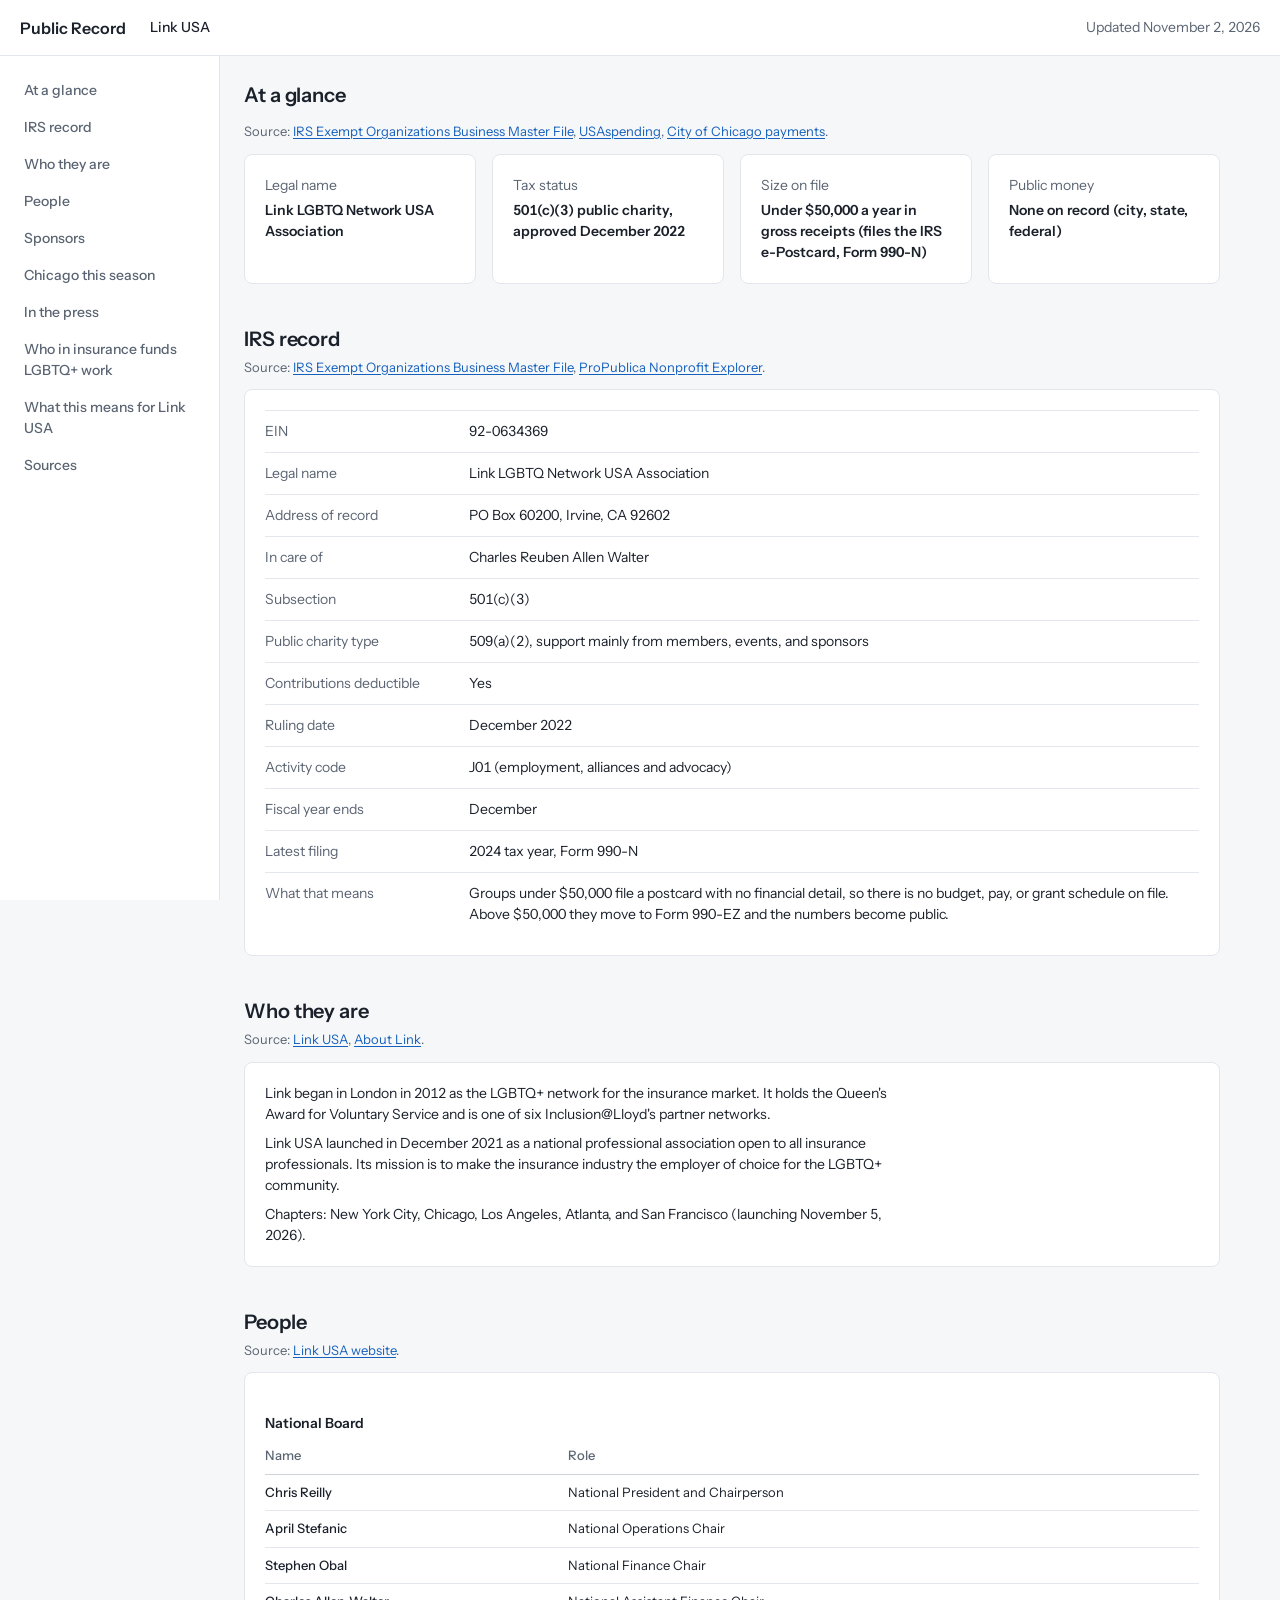
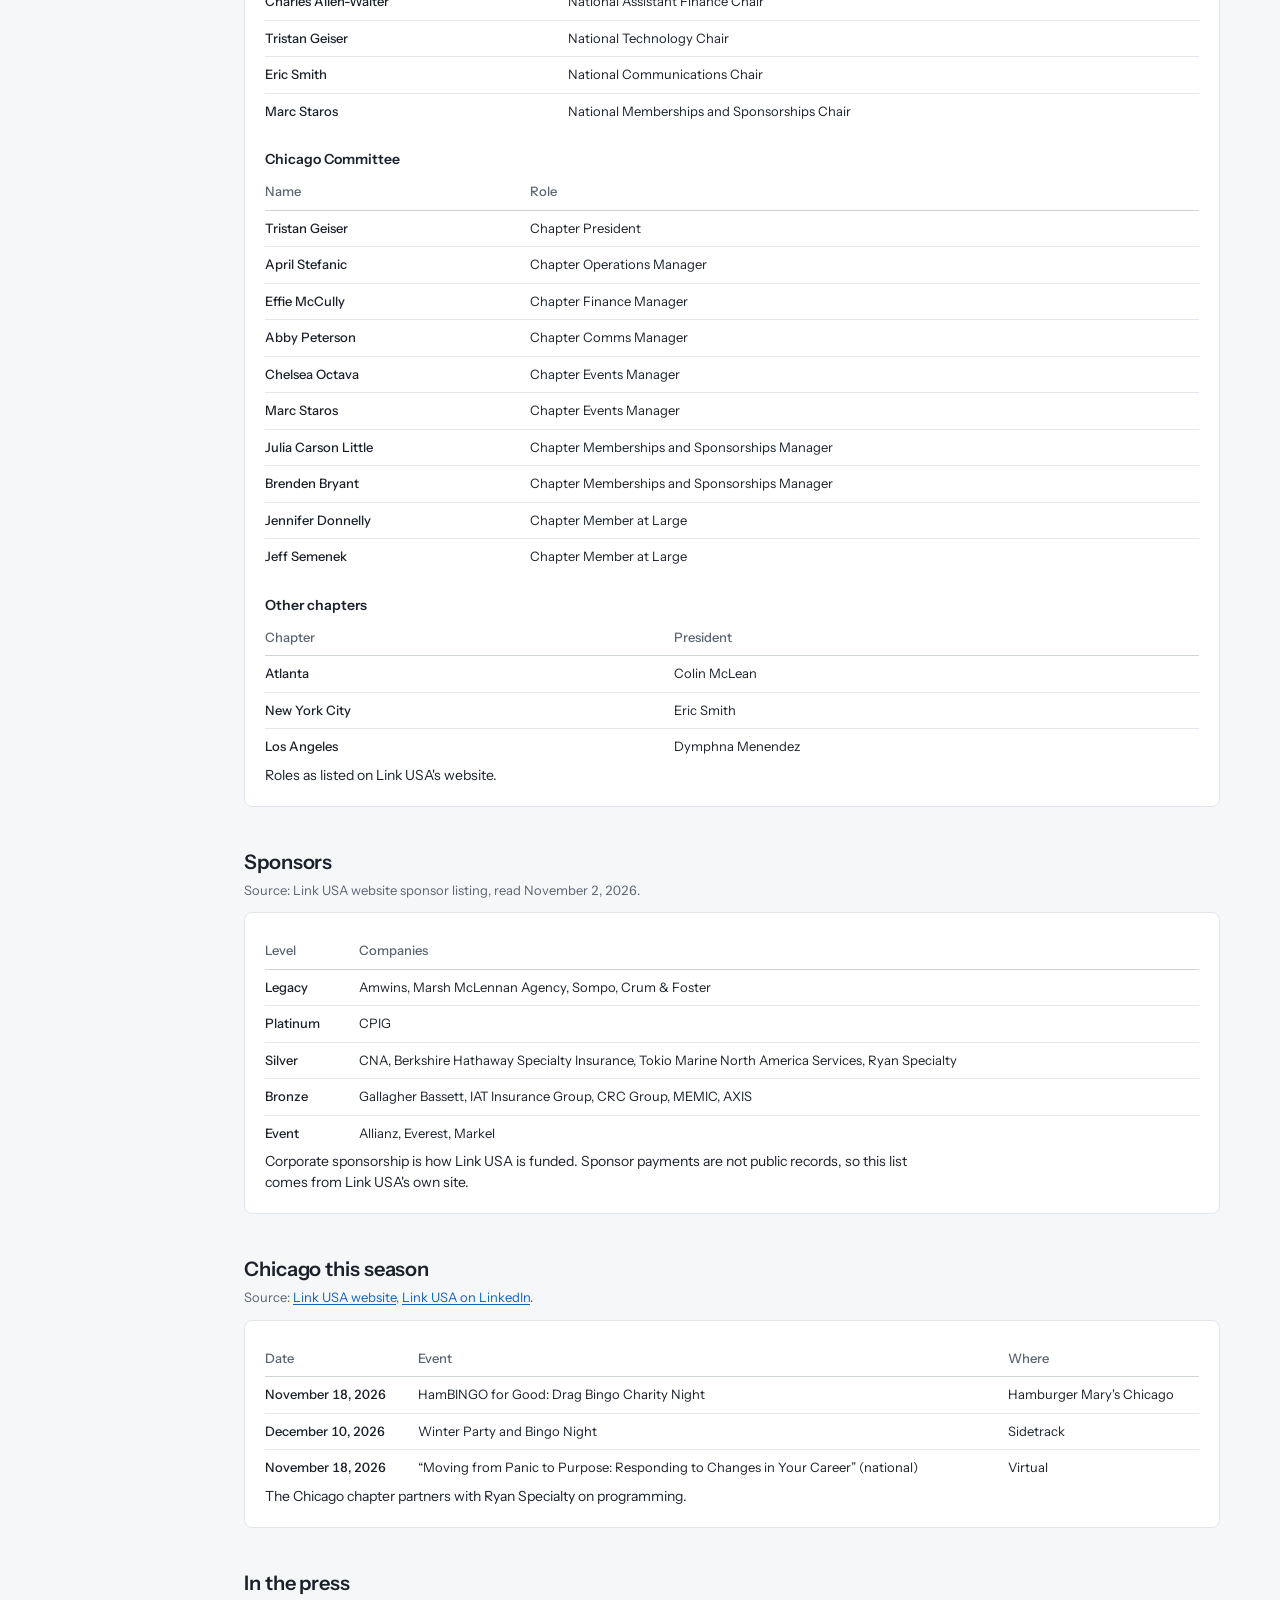
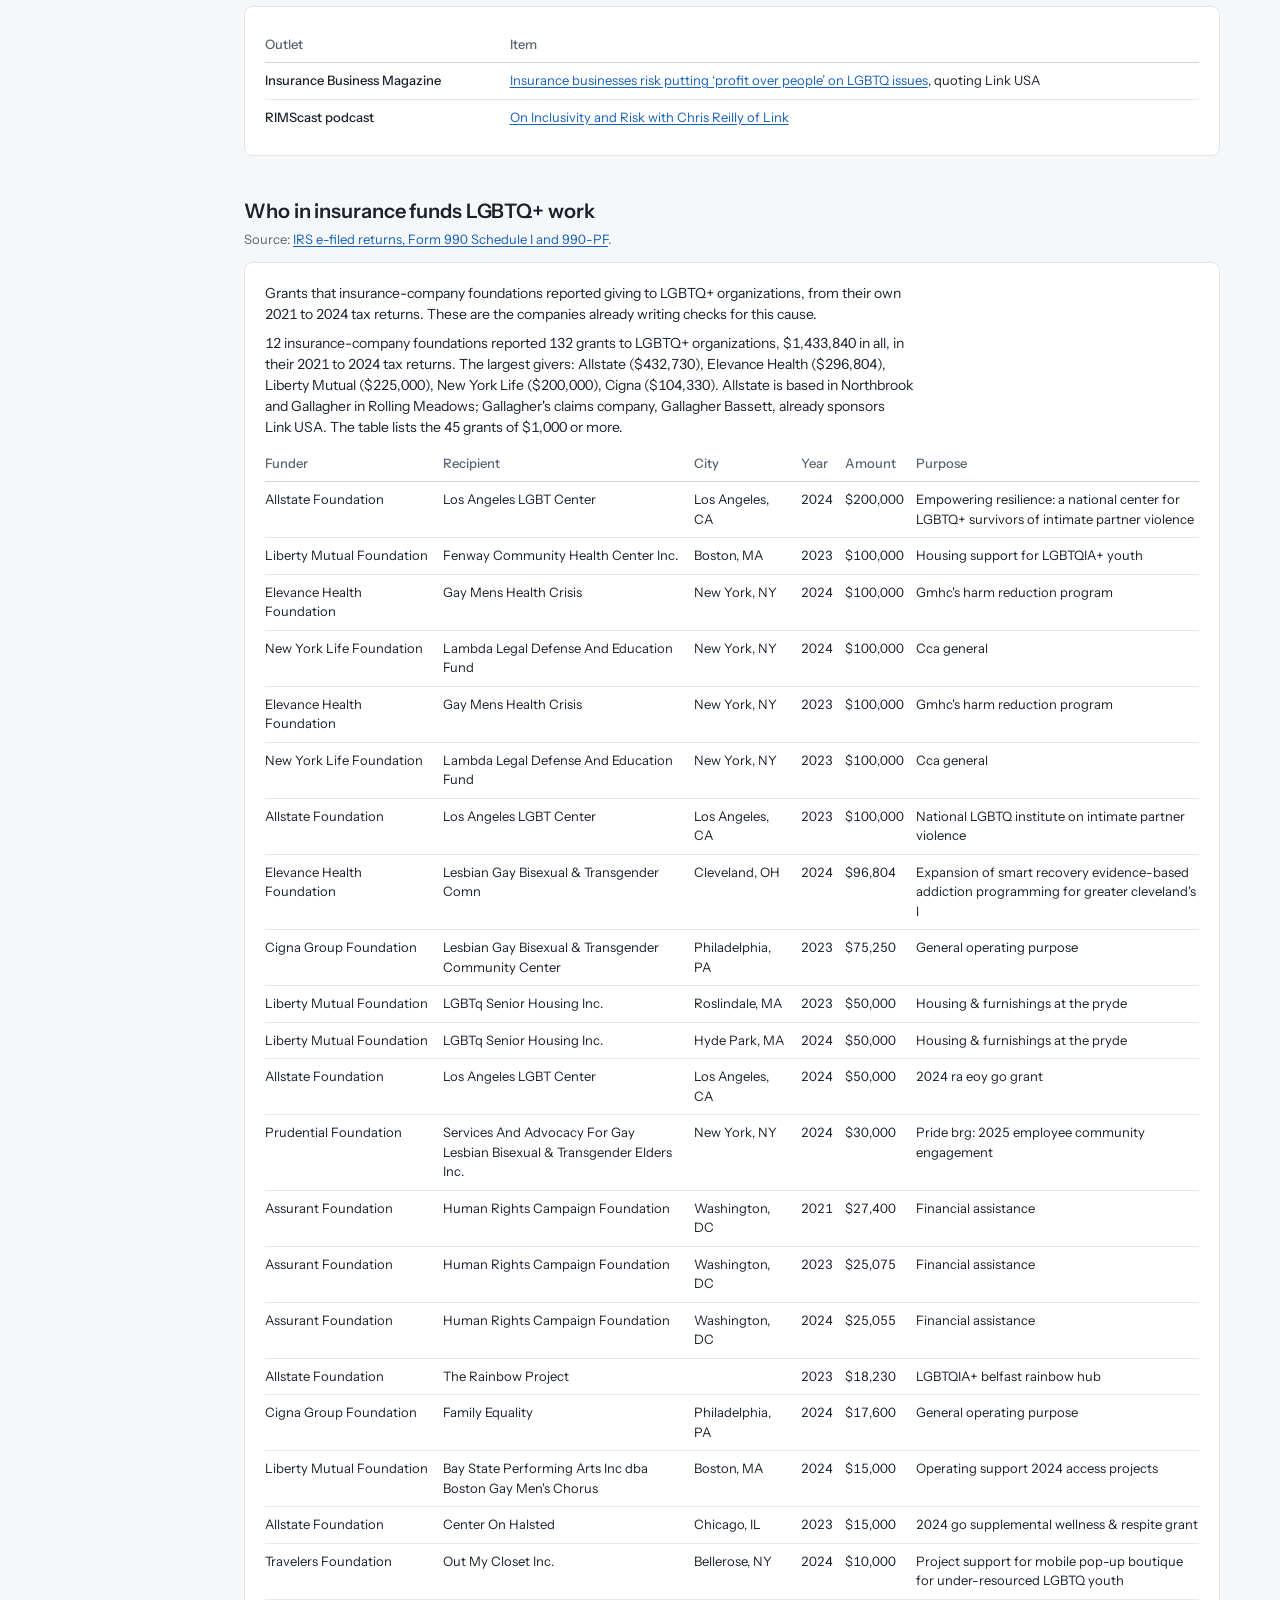
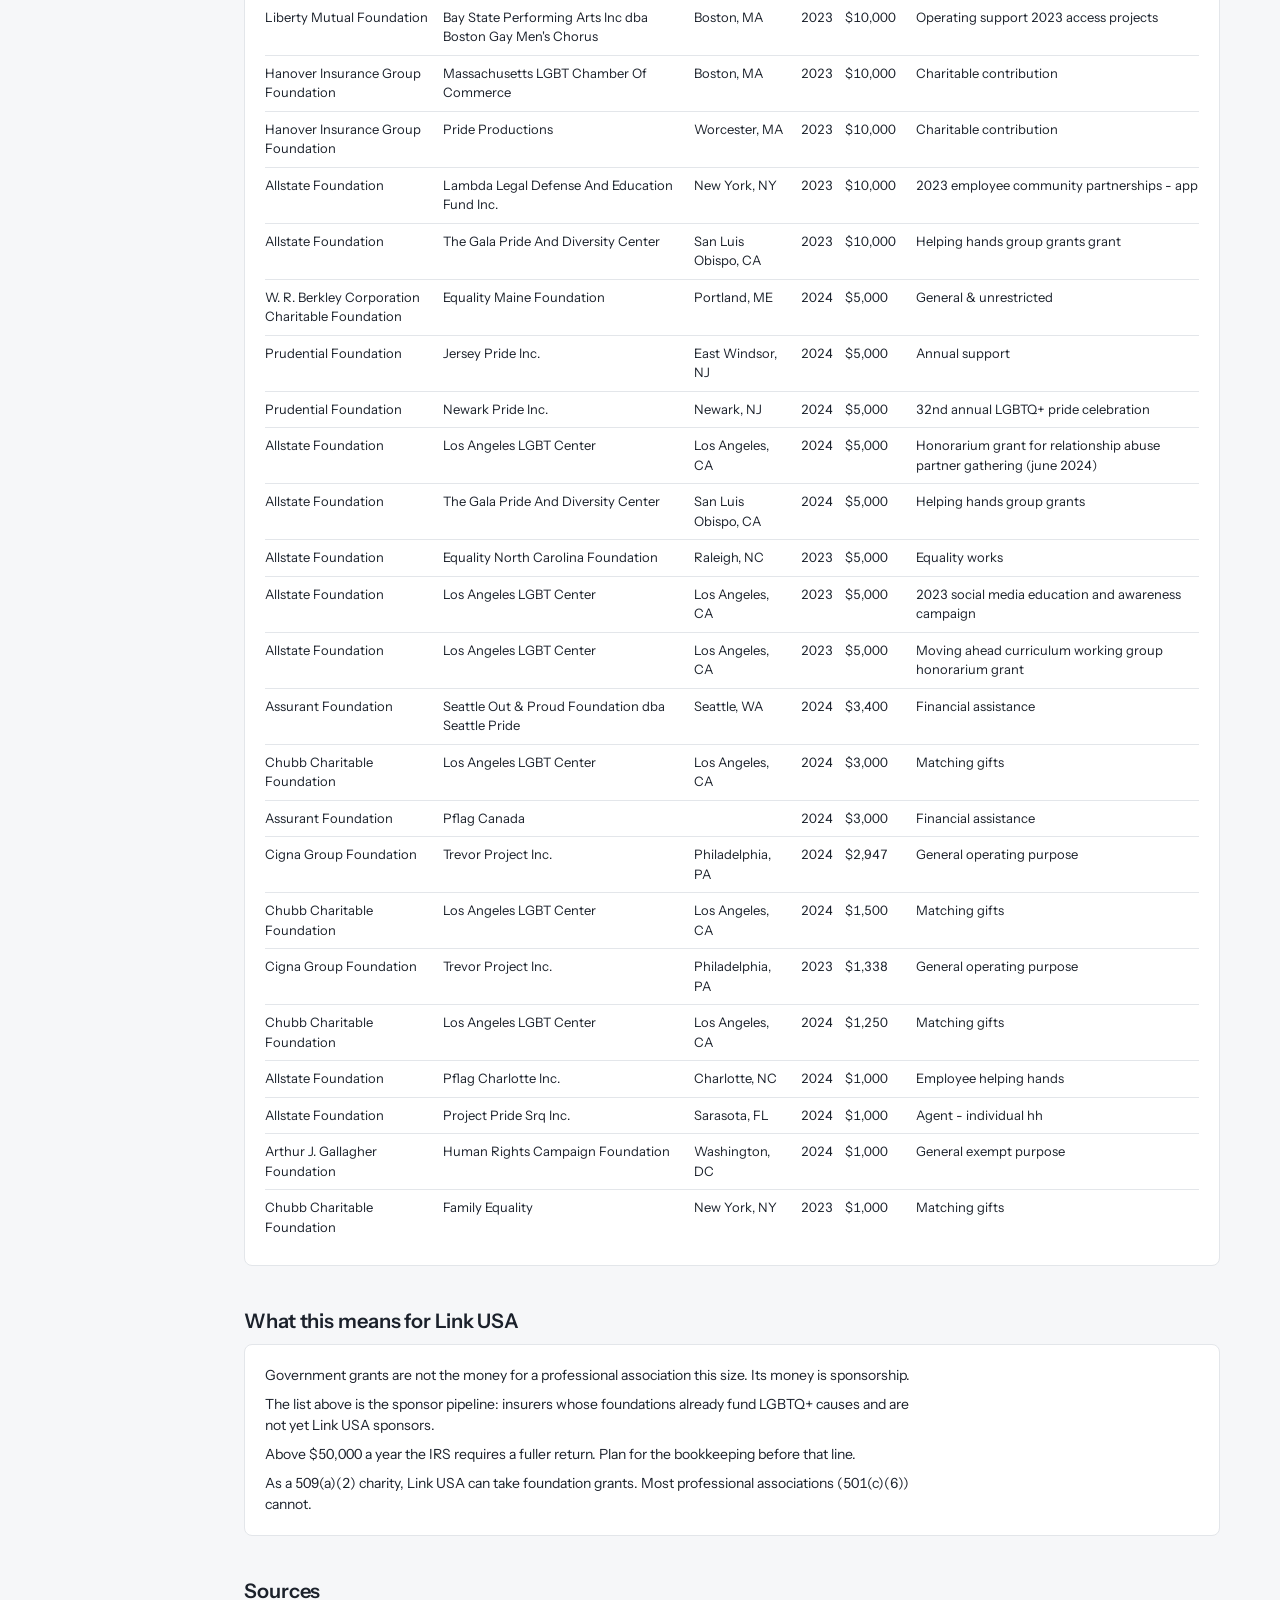
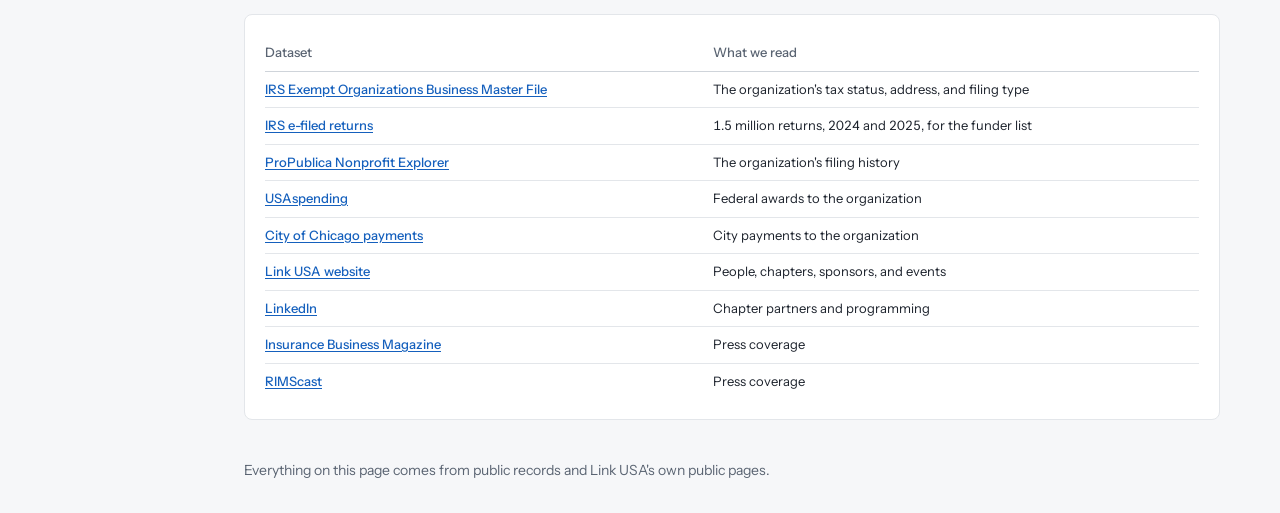
==== link-usa.html @ d768f360 "Add Link USA background page Co-Authored-By: Claude Opus 5.5 <noreply@anthropic.com>" ====
<!doctype html>
<html lang="en">
<head>
<meta charset="utf-8">
<meta name="viewport" content="width=device-width, initial-scale=1, viewport-fit=cover">
<meta name="robots" content="noindex, nofollow">
<title>Link USA background</title>
<link rel="preconnect" href="https://fonts.googleapis.com">
<link rel="preconnect" href="https://fonts.gstatic.com" crossorigin>
<link href="https://fonts.googleapis.com/css2?family=Instrument+Sans:wght@400;500;600&amp;display=swap" rel="stylesheet">
<link rel="stylesheet" href="portal.css">
<style>
html { overflow-x: hidden; }
.topbar { padding-left: max(20px, env(safe-area-inset-left)); padding-right: max(20px, env(safe-area-inset-right)); }
.page { display: grid; grid-template-columns: 220px minmax(0, 1fr); }
.toc { position: sticky; top: var(--topbar); align-self: start; height: calc(100vh - var(--topbar)); overflow-y: auto; padding: 16px 12px; background: var(--panel); border-right: 1px solid var(--border); }
.toc ol { list-style: none; margin: 0; padding: 0; }
.toc a { display: block; padding: 8px 12px; border-radius: 6px; color: var(--muted); text-decoration: none; font-weight: 500; }
.toc a:hover { background: var(--hover); color: var(--ink); }
.toc a[aria-current="true"] { background: #eceff3; color: var(--ink); font-weight: 600; }
main { max-width: 64rem; }
main > section { margin-bottom: 40px; }
.source { color: var(--muted); font-size: 13px; margin: -4px 0 12px; }
.glances { display: grid; grid-template-columns: repeat(4, minmax(0, 1fr)); gap: 16px; }
.glance { margin: 0; }
.glance .label { color: var(--muted); margin: 0 0 4px; }
.glance .value { font-weight: 600; margin: 0; }
.fields .field { grid-template-columns: 12rem minmax(0, 1fr); }
h3 { margin-top: 20px; }
.panel table { min-width: 0; }
.panel p:last-child { margin-bottom: 0; }
.prospects th, .prospects td { white-space: normal; }
@media (max-width: 819px) {
  .page { display: block; }
  .toc { position: static; height: auto; border-right: 0; border-bottom: 1px solid var(--border); padding: 12px 16px; }
  .toc ol { display: flex; flex-wrap: wrap; gap: 2px 8px; }
  .toc a { padding: 6px 10px; }
  main { padding: 16px max(16px, env(safe-area-inset-right)) calc(24px + env(safe-area-inset-bottom)) max(16px, env(safe-area-inset-left)); }
  .glances { grid-template-columns: 1fr; }
  .fields .field { grid-template-columns: 1fr; }
  .topbar { gap: 12px; }
  .topbar .updated { display: block; font-size: 13px; }
}
</style>
</head>
<body class="portal">
<a class="skip" href="#main">Skip to main content</a>
<header class="topbar">
  <a class="brand" href="index.html">Public Record</a>
  <p class="org">Link USA</p>
  <p class="updated">Updated November 2, 2026</p>
</header>

<div class="page">
  <nav class="toc" aria-label="Sections"><ol><li><a href="#glance">At a glance</a></li><li><a href="#irs">IRS record</a></li><li><a href="#who">Who they are</a></li><li><a href="#people">People</a></li><li><a href="#sponsors">Sponsors</a></li><li><a href="#chicago">Chicago this season</a></li><li><a href="#press">In the press</a></li><li><a href="#funders">Who in insurance funds LGBTQ+ work</a></li><li><a href="#means">What this means for Link USA</a></li><li><a href="#sources">Sources</a></li></ol></nav>
  <main id="main">
    <section id="glance" aria-labelledby="glance-h">
      <h1 id="glance-h">At a glance</h1>
      <p class="source">Source: <a href="https://www.irs.gov/charities-non-profits/exempt-organizations-business-master-file-extract-eo-bmf">IRS Exempt Organizations Business Master File</a>, <a href="https://www.usaspending.gov/search/">USAspending</a>, <a href="https://data.cityofchicago.org/Administration-Finance/Payments/s4vu-giwb">City of Chicago payments</a>.</p>
      <div class="glances"><div class="panel glance"><p class="label">Legal name</p><p class="value">Link LGBTQ Network USA Association</p></div><div class="panel glance"><p class="label">Tax status</p><p class="value">501(c)(3) public charity, approved December 2022</p></div><div class="panel glance"><p class="label">Size on file</p><p class="value">Under $50,000 a year in gross receipts (files the IRS e-Postcard, Form 990-N)</p></div><div class="panel glance"><p class="label">Public money</p><p class="value">None on record (city, state, federal)</p></div></div>
    </section>

    <section id="irs" aria-labelledby="irs-h">
      <h2 id="irs-h">IRS record</h2>
      <p class="source">Source: <a href="https://www.irs.gov/charities-non-profits/exempt-organizations-business-master-file-extract-eo-bmf">IRS Exempt Organizations Business Master File</a>, <a href="https://projects.propublica.org/nonprofits/organizations/920634369">ProPublica Nonprofit Explorer</a>.</p>
      <div class="panel"><dl class="fields"><div class="field"><dt>EIN</dt><dd>92-0634369</dd></div><div class="field"><dt>Legal name</dt><dd>Link LGBTQ Network USA Association</dd></div><div class="field"><dt>Address of record</dt><dd>PO Box 60200, Irvine, CA 92602</dd></div><div class="field"><dt>In care of</dt><dd>Charles Reuben Allen Walter</dd></div><div class="field"><dt>Subsection</dt><dd>501(c)(3)</dd></div><div class="field"><dt>Public charity type</dt><dd>509(a)(2), support mainly from members, events, and sponsors</dd></div><div class="field"><dt>Contributions deductible</dt><dd>Yes</dd></div><div class="field"><dt>Ruling date</dt><dd>December 2022</dd></div><div class="field"><dt>Activity code</dt><dd>J01 (employment, alliances and advocacy)</dd></div><div class="field"><dt>Fiscal year ends</dt><dd>December</dd></div><div class="field"><dt>Latest filing</dt><dd>2024 tax year, Form 990-N</dd></div><div class="field"><dt>What that means</dt><dd>Groups under $50,000 file a postcard with no financial detail, so there is no budget, pay, or grant schedule on file. Above $50,000 they move to Form 990-EZ and the numbers become public.</dd></div></dl></div>
    </section>

    <section id="who" aria-labelledby="who-h">
      <h2 id="who-h">Who they are</h2>
      <p class="source">Source: <a href="https://www.lgbtinsurancenetwork.com/link-usa/">Link USA</a>, <a href="https://www.lgbtinsurancenetwork.com/about-link/">About Link</a>.</p>
      <div class="panel">
        <p>Link began in London in 2012 as the LGBTQ+ network for the insurance market. It holds the Queen's Award for Voluntary Service and is one of six Inclusion@Lloyd's partner networks.</p>
        <p>Link USA launched in December 2021 as a national professional association open to all insurance professionals. Its mission is to make the insurance industry the employer of choice for the LGBTQ+ community.</p>
        <p>Chapters: New York City, Chicago, Los Angeles, Atlanta, and San Francisco (launching November 5, 2026).</p>
      </div>
    </section>

    <section id="people" aria-labelledby="people-h">
      <h2 id="people-h">People</h2>
      <p class="source">Source: <a href="https://www.lgbtinsurancenetwork.com/link-usa/">Link USA website</a>.</p>
      <div class="panel">
        <h3>National Board</h3>
        <div class="tablewrap"><table class=""><caption class="visually-hidden">National Board</caption><thead><tr><th scope="col">Name</th><th scope="col">Role</th></tr></thead><tbody><tr><th scope="row">Chris Reilly</th><td>National President and Chairperson</td></tr><tr><th scope="row">April Stefanic</th><td>National Operations Chair</td></tr><tr><th scope="row">Stephen Obal</th><td>National Finance Chair</td></tr><tr><th scope="row">Charles Allen-Walter</th><td>National Assistant Finance Chair</td></tr><tr><th scope="row">Tristan Geiser</th><td>National Technology Chair</td></tr><tr><th scope="row">Eric Smith</th><td>National Communications Chair</td></tr><tr><th scope="row">Marc Staros</th><td>National Memberships and Sponsorships Chair</td></tr></tbody></table></div>
        <h3>Chicago Committee</h3>
        <div class="tablewrap"><table class=""><caption class="visually-hidden">Chicago Committee</caption><thead><tr><th scope="col">Name</th><th scope="col">Role</th></tr></thead><tbody><tr><th scope="row">Tristan Geiser</th><td>Chapter President</td></tr><tr><th scope="row">April Stefanic</th><td>Chapter Operations Manager</td></tr><tr><th scope="row">Effie McCully</th><td>Chapter Finance Manager</td></tr><tr><th scope="row">Abby Peterson</th><td>Chapter Comms Manager</td></tr><tr><th scope="row">Chelsea Octava</th><td>Chapter Events Manager</td></tr><tr><th scope="row">Marc Staros</th><td>Chapter Events Manager</td></tr><tr><th scope="row">Julia Carson Little</th><td>Chapter Memberships and Sponsorships Manager</td></tr><tr><th scope="row">Brenden Bryant</th><td>Chapter Memberships and Sponsorships Manager</td></tr><tr><th scope="row">Jennifer Donnelly</th><td>Chapter Member at Large</td></tr><tr><th scope="row">Jeff Semenek</th><td>Chapter Member at Large</td></tr></tbody></table></div>
        <h3>Other chapters</h3>
        <div class="tablewrap"><table class=""><caption class="visually-hidden">Other chapters and their presidents</caption><thead><tr><th scope="col">Chapter</th><th scope="col">President</th></tr></thead><tbody><tr><th scope="row">Atlanta</th><td>Colin McLean</td></tr><tr><th scope="row">New York City</th><td>Eric Smith</td></tr><tr><th scope="row">Los Angeles</th><td>Dymphna Menendez</td></tr></tbody></table></div>
        <p>Roles as listed on Link USA's website.</p>
      </div>
    </section>

    <section id="sponsors" aria-labelledby="sponsors-h">
      <h2 id="sponsors-h">Sponsors</h2>
      <p class="source">Source: Link USA website sponsor listing, read November 2, 2026.</p>
      <div class="panel">
        <div class="tablewrap"><table class=""><caption class="visually-hidden">17 sponsors by level</caption><thead><tr><th scope="col">Level</th><th scope="col">Companies</th></tr></thead><tbody><tr><th scope="row">Legacy</th><td>Amwins, Marsh McLennan Agency, Sompo, Crum &amp; Foster</td></tr><tr><th scope="row">Platinum</th><td>CPIG</td></tr><tr><th scope="row">Silver</th><td>CNA, Berkshire Hathaway Specialty Insurance, Tokio Marine North America Services, Ryan Specialty</td></tr><tr><th scope="row">Bronze</th><td>Gallagher Bassett, IAT Insurance Group, CRC Group, MEMIC, AXIS</td></tr><tr><th scope="row">Event</th><td>Allianz, Everest, Markel</td></tr></tbody></table></div>
        <p>Corporate sponsorship is how Link USA is funded. Sponsor payments are not public records, so this list comes from Link USA's own site.</p>
      </div>
    </section>

    <section id="chicago" aria-labelledby="chicago-h">
      <h2 id="chicago-h">Chicago this season</h2>
      <p class="source">Source: <a href="https://www.lgbtinsurancenetwork.com/link-usa/">Link USA website</a>, <a href="https://www.linkedin.com/company/link-usa">Link USA on LinkedIn</a>.</p>
      <div class="panel">
        <div class="tablewrap"><table class=""><caption class="visually-hidden">Upcoming events</caption><thead><tr><th scope="col">Date</th><th scope="col">Event</th><th scope="col">Where</th></tr></thead><tbody><tr><th scope="row">November 18, 2026</th><td>HamBINGO for Good: Drag Bingo Charity Night</td><td>Hamburger Mary&#x27;s Chicago</td></tr><tr><th scope="row">December 10, 2026</th><td>Winter Party and Bingo Night</td><td>Sidetrack</td></tr><tr><th scope="row">November 18, 2026</th><td>“Moving from Panic to Purpose: Responding to Changes in Your Career” (national)</td><td>Virtual</td></tr></tbody></table></div>
        <p>The Chicago chapter partners with Ryan Specialty on programming.</p>
      </div>
    </section>

    <section id="press" aria-labelledby="press-h">
      <h2 id="press-h">In the press</h2>
      <div class="panel">
        <div class="tablewrap"><table class=""><caption class="visually-hidden">Press coverage</caption><thead><tr><th scope="col">Outlet</th><th scope="col">Item</th></tr></thead><tbody><tr><th scope="row">Insurance Business Magazine</th><td><a href="https://www.insurancebusinessmag.com/us/news/diversity-inclusion/insurance-businesses-risk-putting-profit-over-people-on-lgbtq-issues-409819.aspx">Insurance businesses risk putting ‘profit over people’ on LGBTQ issues</a>, quoting Link USA</td></tr><tr><th scope="row">RIMScast podcast</th><td><a href="https://rimscast.libsyn.com/on-inclusivity-and-risk-with-chris-reilly-of-link-the-lgbtq-insurance-network">On Inclusivity and Risk with Chris Reilly of Link</a></td></tr></tbody></table></div>
      </div>
    </section>

    <section id="funders" aria-labelledby="funders-h">
      <h2 id="funders-h">Who in insurance funds LGBTQ+ work</h2>
      <p class="source">Source: <a href="https://www.irs.gov/charities-non-profits/form-990-series-downloads">IRS e-filed returns, Form 990 Schedule I and 990-PF</a>.</p>
      <div class="panel">
        <p>Grants that insurance-company foundations reported giving to LGBTQ+ organizations, from their own 2021 to 2024 tax returns. These are the companies already writing checks for this cause.</p>
        <p id="prospects-summary">12 insurance-company foundations reported 132 grants to LGBTQ+ organizations, $1,433,840 in all, in their 2021 to 2024 tax returns. The largest givers: Allstate ($432,730), Elevance Health ($296,804), Liberty Mutual ($225,000), New York Life ($200,000), Cigna ($104,330). Allstate is based in Northbrook and Gallagher in Rolling Meadows; Gallagher&#x27;s claims company, Gallagher Bassett, already sponsors Link USA. The table lists the 45 grants of $1,000 or more.</p>
        <div class="tablewrap"><table class="prospects"><caption class="visually-hidden">Grants to LGBTQ+ organizations from insurance-company foundations</caption><thead><tr><th scope="col">Funder</th><th scope="col">Recipient</th><th scope="col">City</th><th scope="col">Year</th><th scope="col">Amount</th><th scope="col">Purpose</th></tr></thead><tbody id="prospects"><tr><td>Allstate Foundation</td><td>Los Angeles LGBT Center</td><td>Los Angeles, CA</td><td>2024</td><td class="num">$200,000</td><td>Empowering resilience: a national center for LGBTQ+ survivors of intimate partner violence</td></tr>
<tr><td>Liberty Mutual Foundation</td><td>Fenway Community Health Center Inc.</td><td>Boston, MA</td><td>2023</td><td class="num">$100,000</td><td>Housing support for LGBTQIA+ youth</td></tr>
<tr><td>Elevance Health Foundation</td><td>Gay Mens Health Crisis</td><td>New York, NY</td><td>2024</td><td class="num">$100,000</td><td>Gmhc&#x27;s harm reduction program</td></tr>
<tr><td>New York Life Foundation</td><td>Lambda Legal Defense And Education Fund</td><td>New York, NY</td><td>2024</td><td class="num">$100,000</td><td>Cca general</td></tr>
<tr><td>Elevance Health Foundation</td><td>Gay Mens Health Crisis</td><td>New York, NY</td><td>2023</td><td class="num">$100,000</td><td>Gmhc&#x27;s harm reduction program</td></tr>
<tr><td>New York Life Foundation</td><td>Lambda Legal Defense And Education Fund</td><td>New York, NY</td><td>2023</td><td class="num">$100,000</td><td>Cca general</td></tr>
<tr><td>Allstate Foundation</td><td>Los Angeles LGBT Center</td><td>Los Angeles, CA</td><td>2023</td><td class="num">$100,000</td><td>National LGBTQ institute on intimate partner violence</td></tr>
<tr><td>Elevance Health Foundation</td><td>Lesbian Gay Bisexual &amp; Transgender Comn</td><td>Cleveland, OH</td><td>2024</td><td class="num">$96,804</td><td>Expansion of smart recovery evidence-based addiction programming for greater cleveland&#x27;s l</td></tr>
<tr><td>Cigna Group Foundation</td><td>Lesbian Gay Bisexual &amp; Transgender Community Center</td><td>Philadelphia, PA</td><td>2023</td><td class="num">$75,250</td><td>General operating purpose</td></tr>
<tr><td>Liberty Mutual Foundation</td><td>LGBTq Senior Housing Inc.</td><td>Roslindale, MA</td><td>2023</td><td class="num">$50,000</td><td>Housing &amp; furnishings at the pryde</td></tr>
<tr><td>Liberty Mutual Foundation</td><td>LGBTq Senior Housing Inc.</td><td>Hyde Park, MA</td><td>2024</td><td class="num">$50,000</td><td>Housing &amp; furnishings at the pryde</td></tr>
<tr><td>Allstate Foundation</td><td>Los Angeles LGBT Center</td><td>Los Angeles, CA</td><td>2024</td><td class="num">$50,000</td><td>2024 ra eoy go grant</td></tr>
<tr><td>Prudential Foundation</td><td>Services And Advocacy For Gay Lesbian Bisexual &amp; Transgender Elders Inc.</td><td>New York, NY</td><td>2024</td><td class="num">$30,000</td><td>Pride brg: 2025 employee community engagement</td></tr>
<tr><td>Assurant Foundation</td><td>Human Rights Campaign Foundation</td><td>Washington, DC</td><td>2021</td><td class="num">$27,400</td><td>Financial assistance</td></tr>
<tr><td>Assurant Foundation</td><td>Human Rights Campaign Foundation</td><td>Washington, DC</td><td>2023</td><td class="num">$25,075</td><td>Financial assistance</td></tr>
<tr><td>Assurant Foundation</td><td>Human Rights Campaign Foundation</td><td>Washington, DC</td><td>2024</td><td class="num">$25,055</td><td>Financial assistance</td></tr>
<tr><td>Allstate Foundation</td><td>The Rainbow Project</td><td></td><td>2023</td><td class="num">$18,230</td><td>LGBTQIA+ belfast rainbow hub</td></tr>
<tr><td>Cigna Group Foundation</td><td>Family Equality</td><td>Philadelphia, PA</td><td>2024</td><td class="num">$17,600</td><td>General operating purpose</td></tr>
<tr><td>Liberty Mutual Foundation</td><td>Bay State Performing Arts Inc dba Boston Gay Men&#x27;s Chorus</td><td>Boston, MA</td><td>2024</td><td class="num">$15,000</td><td>Operating support 2024 access projects</td></tr>
<tr><td>Allstate Foundation</td><td>Center On Halsted</td><td>Chicago, IL</td><td>2023</td><td class="num">$15,000</td><td>2024 go supplemental wellness &amp; respite grant</td></tr>
<tr><td>Travelers Foundation</td><td>Out My Closet Inc.</td><td>Bellerose, NY</td><td>2024</td><td class="num">$10,000</td><td>Project support for mobile pop-up boutique for under-resourced LGBTQ youth</td></tr>
<tr><td>Liberty Mutual Foundation</td><td>Bay State Performing Arts Inc dba Boston Gay Men&#x27;s Chorus</td><td>Boston, MA</td><td>2023</td><td class="num">$10,000</td><td>Operating support 2023 access projects</td></tr>
<tr><td>Hanover Insurance Group Foundation</td><td>Massachusetts LGBT Chamber Of Commerce</td><td>Boston, MA</td><td>2023</td><td class="num">$10,000</td><td>Charitable contribution</td></tr>
<tr><td>Hanover Insurance Group Foundation</td><td>Pride Productions</td><td>Worcester, MA</td><td>2023</td><td class="num">$10,000</td><td>Charitable contribution</td></tr>
<tr><td>Allstate Foundation</td><td>Lambda Legal Defense And Education Fund Inc.</td><td>New York, NY</td><td>2023</td><td class="num">$10,000</td><td>2023 employee community partnerships - app</td></tr>
<tr><td>Allstate Foundation</td><td>The Gala Pride And Diversity Center</td><td>San Luis Obispo, CA</td><td>2023</td><td class="num">$10,000</td><td>Helping hands group grants grant</td></tr>
<tr><td>W. R. Berkley Corporation Charitable Foundation</td><td>Equality Maine Foundation</td><td>Portland, ME</td><td>2024</td><td class="num">$5,000</td><td>General &amp; unrestricted</td></tr>
<tr><td>Prudential Foundation</td><td>Jersey Pride Inc.</td><td>East Windsor, NJ</td><td>2024</td><td class="num">$5,000</td><td>Annual support</td></tr>
<tr><td>Prudential Foundation</td><td>Newark Pride Inc.</td><td>Newark, NJ</td><td>2024</td><td class="num">$5,000</td><td>32nd annual LGBTQ+ pride celebration</td></tr>
<tr><td>Allstate Foundation</td><td>Los Angeles LGBT Center</td><td>Los Angeles, CA</td><td>2024</td><td class="num">$5,000</td><td>Honorarium grant for relationship abuse partner gathering (june 2024)</td></tr>
<tr><td>Allstate Foundation</td><td>The Gala Pride And Diversity Center</td><td>San Luis Obispo, CA</td><td>2024</td><td class="num">$5,000</td><td>Helping hands group grants</td></tr>
<tr><td>Allstate Foundation</td><td>Equality North Carolina Foundation</td><td>Raleigh, NC</td><td>2023</td><td class="num">$5,000</td><td>Equality works</td></tr>
<tr><td>Allstate Foundation</td><td>Los Angeles LGBT Center</td><td>Los Angeles, CA</td><td>2023</td><td class="num">$5,000</td><td>2023 social media education and awareness campaign</td></tr>
<tr><td>Allstate Foundation</td><td>Los Angeles LGBT Center</td><td>Los Angeles, CA</td><td>2023</td><td class="num">$5,000</td><td>Moving ahead curriculum working group honorarium grant</td></tr>
<tr><td>Assurant Foundation</td><td>Seattle Out &amp; Proud Foundation dba Seattle Pride</td><td>Seattle, WA</td><td>2024</td><td class="num">$3,400</td><td>Financial assistance</td></tr>
<tr><td>Chubb Charitable Foundation</td><td>Los Angeles LGBT Center</td><td>Los Angeles, CA</td><td>2024</td><td class="num">$3,000</td><td>Matching gifts</td></tr>
<tr><td>Assurant Foundation</td><td>Pflag Canada</td><td></td><td>2024</td><td class="num">$3,000</td><td>Financial assistance</td></tr>
<tr><td>Cigna Group Foundation</td><td>Trevor Project Inc.</td><td>Philadelphia, PA</td><td>2024</td><td class="num">$2,947</td><td>General operating purpose</td></tr>
<tr><td>Chubb Charitable Foundation</td><td>Los Angeles LGBT Center</td><td>Los Angeles, CA</td><td>2024</td><td class="num">$1,500</td><td>Matching gifts</td></tr>
<tr><td>Cigna Group Foundation</td><td>Trevor Project Inc.</td><td>Philadelphia, PA</td><td>2023</td><td class="num">$1,338</td><td>General operating purpose</td></tr>
<tr><td>Chubb Charitable Foundation</td><td>Los Angeles LGBT Center</td><td>Los Angeles, CA</td><td>2024</td><td class="num">$1,250</td><td>Matching gifts</td></tr>
<tr><td>Allstate Foundation</td><td>Pflag Charlotte Inc.</td><td>Charlotte, NC</td><td>2024</td><td class="num">$1,000</td><td>Employee helping hands</td></tr>
<tr><td>Allstate Foundation</td><td>Project Pride Srq Inc.</td><td>Sarasota, FL</td><td>2024</td><td class="num">$1,000</td><td>Agent - individual hh</td></tr>
<tr><td>Arthur J. Gallagher Foundation</td><td>Human Rights Campaign Foundation</td><td>Washington, DC</td><td>2024</td><td class="num">$1,000</td><td>General exempt purpose</td></tr>
<tr><td>Chubb Charitable Foundation</td><td>Family Equality</td><td>New York, NY</td><td>2023</td><td class="num">$1,000</td><td>Matching gifts</td></tr></tbody></table></div>
      </div>
    </section>

    <section id="means" aria-labelledby="means-h">
      <h2 id="means-h">What this means for Link USA</h2>
      <div class="panel">
        <p>Government grants are not the money for a professional association this size. Its money is sponsorship.</p>
        <p>The list above is the sponsor pipeline: insurers whose foundations already fund LGBTQ+ causes and are not yet Link USA sponsors.</p>
        <p>Above $50,000 a year the IRS requires a fuller return. Plan for the bookkeeping before that line.</p>
        <p>As a 509(a)(2) charity, Link USA can take foundation grants. Most professional associations (501(c)(6)) cannot.</p>
      </div>
    </section>

    <section id="sources" aria-labelledby="sources-h">
      <h2 id="sources-h">Sources</h2>
      <div class="panel"><div class="tablewrap"><table class=""><caption class="visually-hidden">Sources used on this page</caption><thead><tr><th scope="col">Dataset</th><th scope="col">What we read</th></tr></thead><tbody><tr><th scope="row"><a href="https://www.irs.gov/charities-non-profits/exempt-organizations-business-master-file-extract-eo-bmf">IRS Exempt Organizations Business Master File</a></th><td>The organization&#x27;s tax status, address, and filing type</td></tr><tr><th scope="row"><a href="https://www.irs.gov/charities-non-profits/form-990-series-downloads">IRS e-filed returns</a></th><td>1.5 million returns, 2024 and 2025, for the funder list</td></tr><tr><th scope="row"><a href="https://projects.propublica.org/nonprofits/organizations/920634369">ProPublica Nonprofit Explorer</a></th><td>The organization&#x27;s filing history</td></tr><tr><th scope="row"><a href="https://www.usaspending.gov/search/">USAspending</a></th><td>Federal awards to the organization</td></tr><tr><th scope="row"><a href="https://data.cityofchicago.org/Administration-Finance/Payments/s4vu-giwb">City of Chicago payments</a></th><td>City payments to the organization</td></tr><tr><th scope="row"><a href="https://www.lgbtinsurancenetwork.com/link-usa/">Link USA website</a></th><td>People, chapters, sponsors, and events</td></tr><tr><th scope="row"><a href="https://www.linkedin.com/company/link-usa">LinkedIn</a></th><td>Chapter partners and programming</td></tr><tr><th scope="row"><a href="https://www.insurancebusinessmag.com/us/news/diversity-inclusion/insurance-businesses-risk-putting-profit-over-people-on-lgbtq-issues-409819.aspx">Insurance Business Magazine</a></th><td>Press coverage</td></tr><tr><th scope="row"><a href="https://rimscast.libsyn.com/on-inclusivity-and-risk-with-chris-reilly-of-link-the-lgbtq-insurance-network">RIMScast</a></th><td>Press coverage</td></tr></tbody></table></div></div>
    </section>

    <p class="muted">Everything on this page comes from public records and Link USA's own public pages.</p>
  </main>
</div>
</body>
</html>
---- portal.css ----
:root {
  --canvas: #f6f7f9;
  --panel: #ffffff;
  --border: #e3e6ea;
  --ink: #1b212b;
  --muted: #5a6472;
  --accent: #1560bd;
  --accent-dark: #0f4a92;
  --hover: #f1f4f8;
  --sans: "Instrument Sans", system-ui, -apple-system, "Segoe UI", sans-serif;
  --topbar: 56px;
}

* { box-sizing: border-box; }
html { scroll-padding-top: 4.5rem; }
body { margin: 0; background: var(--canvas); color: var(--ink); font: 14px/1.5 var(--sans); font-variant-numeric: tabular-nums; -webkit-text-size-adjust: 100%; }
p { margin: 0 0 .5rem; max-width: 72ch; }
a { color: var(--accent); text-underline-offset: .15em; }
a:hover { color: var(--accent-dark); }
:focus-visible { outline: 2px solid var(--accent); outline-offset: 2px; border-radius: 2px; }
[tabindex="-1"]:focus, [tabindex="-1"]:focus-visible { outline: none; }
[hidden] { display: none !important; }
.visually-hidden { position: absolute; width: 1px; height: 1px; overflow: hidden; clip: rect(0 0 0 0); white-space: nowrap; }
.skip { position: absolute; left: -999px; top: 0; background: var(--ink); color: #fff; padding: .6rem 1rem; z-index: 30; }
.skip:focus { left: 0; }
.muted { color: var(--muted); }

h1 { font-size: 20px; font-weight: 600; margin: 0 0 16px; letter-spacing: -.005em; }
h2 { font-size: 20px; font-weight: 600; margin: 0 0 8px; letter-spacing: -.005em; }
h3 { font-size: 14px; font-weight: 600; margin: 0 0 4px; }

.topbar { position: sticky; top: 0; z-index: 20; height: var(--topbar); display: flex; align-items: center; gap: 24px; padding: 0 20px; background: var(--panel); border-bottom: 1px solid var(--border); }
.topbar p { margin: 0; }
.brand { font-weight: 600; font-size: 16px; color: var(--ink); text-decoration: none; }
.brand:hover { color: var(--ink); }
.org { font-weight: 500; white-space: nowrap; overflow: hidden; text-overflow: ellipsis; }
.updated { margin-left: auto !important; color: var(--muted); }
.signout { white-space: nowrap; }

.sample-note { margin: 0; max-width: none !important; padding: 8px 20px; font-size: 13px; color: var(--muted); background: var(--panel); border-bottom: 1px solid var(--border); }
.sample-note button { font: inherit; color: var(--accent); background: none; border: 0; padding: 0; margin-left: 8px; text-decoration: underline; cursor: pointer; }

.app { display: grid; grid-template-columns: 220px minmax(0, 1fr); min-height: calc(100vh - var(--topbar)); }
.nav { position: sticky; top: var(--topbar); align-self: start; display: flex; flex-direction: column; gap: 2px; padding: 16px 12px; border-right: 1px solid var(--border); background: var(--panel); height: calc(100vh - var(--topbar)); }
.nav a { padding: 8px 12px; border-radius: 6px; color: var(--muted); text-decoration: none; font-weight: 500; }
.nav a:hover { background: var(--hover); color: var(--ink); }
.nav a[aria-current="page"] { background: #eceff3; color: var(--ink); font-weight: 600; }

main { padding: 24px; min-width: 0; }

.panel { background: var(--panel); border: 1px solid var(--border); border-radius: 8px; padding: 20px; margin-bottom: 16px; }
.panel > :last-child { margin-bottom: 0; }
.summary { display: grid; grid-template-columns: 7rem minmax(0, 1fr) auto; grid-template-areas: "title title title" "big line action"; gap: 4px 20px; align-items: center; }
.summary h2 { grid-area: title; margin-bottom: 4px; }
.summary .big { grid-area: big; }
.summary > p:nth-of-type(2) { grid-area: line; margin: 0; }
.summary > p:nth-of-type(3) { grid-area: action; margin: 0; }
.big { font-size: 28px; font-weight: 600; line-height: 1.1; margin: 0; letter-spacing: -.01em; }

.button { display: inline-block; background: var(--accent); color: #fff; font: 600 14px var(--sans); padding: 8px 16px; border: 1px solid var(--accent); border-radius: 6px; text-decoration: none; cursor: pointer; transition: background-color 150ms ease; }
.button:hover { background: var(--accent-dark); border-color: var(--accent-dark); color: #fff; }
.secondary { font: 500 14px var(--sans); background: var(--panel); color: var(--ink); border: 1px solid #cfd4da; border-radius: 6px; padding: 7px 14px; cursor: pointer; }
.secondary:hover { background: var(--hover); }

.tablewrap { overflow-x: auto; }
table { width: 100%; border-collapse: collapse; font-size: 13px; }
caption { text-align: left; color: var(--muted); padding: 0 0 8px; }
th, td { text-align: left; vertical-align: top; padding: 8px 12px 8px 0; border-bottom: 1px solid var(--border); }
thead th { color: var(--muted); font-weight: 500; border-bottom-color: #cfd4da; white-space: nowrap; }
tbody th { font-weight: 500; }
tbody tr:last-child > * { border-bottom: 0; }
tbody tr:hover > * { background: var(--hover); }
td.amount { white-space: nowrap; }

td:last-child, th:last-child { padding-right: 0; }

.chip { display: inline-block; font-size: 12px; font-weight: 500; padding: 1px 8px; border-radius: 4px; background: #eef0f3; color: var(--muted); }
.chip.open { background: #e6effa; color: var(--accent-dark); }

.tabs { display: flex; gap: 4px; margin-bottom: 12px; border-bottom: 1px solid var(--border); }
.tabs button { font: 500 14px var(--sans); color: var(--muted); background: none; border: 0; border-bottom: 2px solid transparent; padding: 8px 12px; margin-bottom: -1px; cursor: pointer; }
.tabs button:hover { color: var(--ink); background: var(--hover); }
.tabs button[aria-pressed="true"] { color: var(--ink); border-bottom-color: var(--ink); font-weight: 600; }
.grants tbody tr.grant { cursor: pointer; }
.grants tbody tr[aria-current="true"] > * { background: #eceff3; }
.grants tbody th { font-weight: 600; min-width: 14rem; }

.drawer { position: fixed; top: var(--topbar); right: 0; bottom: 0; width: 420px; max-width: 100%; z-index: 15; background: var(--panel); border-left: 1px solid var(--border); box-shadow: -8px 0 24px rgba(27, 33, 43, .08); display: flex; flex-direction: column; transform: translateX(100%); visibility: hidden; transition: transform 200ms ease, visibility 200ms; }
.drawer.open { transform: none; visibility: visible; }
.drawer-bar { padding: 12px 20px; border-bottom: 1px solid var(--border); }
.drawer-body { padding: 20px; overflow-y: auto; flex: 1; }
.on-phone { display: none; }
.drawer-body h2 { font-size: 18px; }
.fields { margin: 0; }
.field { display: grid; grid-template-columns: 6.5rem minmax(0, 1fr); gap: 12px; padding: 10px 0; border-top: 1px solid var(--border); }
.field dt { color: var(--muted); }
.field dd { margin: 0; }
.tight { margin: 0; padding-left: 1.1rem; }
.tight li { margin-bottom: 4px; }
.scroll { max-height: 12rem; overflow: auto; margin-top: 8px; border: 1px solid var(--border); border-radius: 6px; padding: 0 12px; }
.scroll table { font-size: 13px; }
.sub { margin-top: 16px; }
.drawer-action { margin-top: 16px; }

.crumb { margin-bottom: 8px; }
.doc h2 { margin-bottom: 4px; }
.docsec { padding: 12px 0; border-top: 1px solid var(--border); }
.docsec p { margin-bottom: 8px; }
.addfield { margin-top: 8px; }
.addfield label { display: block; font-weight: 500; margin-bottom: 4px; }
input[type="text"], textarea { width: 100%; font: inherit; padding: 8px 10px; border: 1px solid #cfd4da; border-radius: 6px; background: #fff; color: var(--ink); }
input[type="text"]:hover, textarea:hover { border-color: #aab2bc; }
textarea { resize: vertical; }
.reviewed { margin-top: 16px; color: var(--muted); }
.docbar { position: sticky; bottom: 0; display: flex; align-items: center; gap: 8px; padding: 12px 0; margin-top: 8px; background: var(--panel); border-top: 1px solid var(--border); }
.docbar span { margin-right: auto; font-weight: 500; }

.activity-top { display: flex; align-items: center; gap: 12px; margin-bottom: 8px; }
.timeline { list-style: none; margin: 0; padding: 0; }
.entry { padding: 10px 0; border-top: 1px solid var(--border); }
.entry p { margin: 0; }
.entry time { color: var(--muted); display: inline-block; width: 5rem; }
.entry-head { font-weight: 600; }
.entry-body { padding-left: 5rem; color: var(--ink); }
.entry.pending { visibility: hidden; }
.entry.arriving { animation: arrive 200ms ease-out; }
@keyframes arrive { from { opacity: 0; } to { opacity: 1; } }
.yesterday { border-top: 1px solid var(--border); padding-top: 10px; }
.yesterday summary { cursor: pointer; font-weight: 500; }
.yesterday p { margin: 6px 0 0; }

body { overflow-x: clip; }

@media (max-width: 819px) {
  .app { display: block; }
  /* The phone keeps the columns a person decides with; Size and the View link live in the row's detail. */
  .grants th:nth-child(5), .grants td:nth-child(5), .grants th:nth-child(6), .grants td:nth-child(6) { display: none; }
  .grants { width: 100%; }
  .drawer-body { overscroll-behavior: contain; -webkit-overflow-scrolling: touch; }
  .nav { position: fixed; top: auto; bottom: 0; left: 0; right: 0; z-index: 25; height: calc(56px + env(safe-area-inset-bottom, 0px)); flex-direction: row; justify-content: space-around; padding: 0 4px env(safe-area-inset-bottom, 0px); border-right: 0; border-top: 1px solid var(--border); }
  .nav a { flex: 1; text-align: center; padding: 16px 2px; font-size: 12px; border-radius: 0; }
  main { padding: 16px 16px calc(80px + env(safe-area-inset-bottom, 0px)); }
  .drawer { top: 0; width: 100%; border-left: 0; z-index: 40; }
  .on-wide { display: none; }
  .on-phone { display: inline; }
  .topbar { gap: 12px; padding: 0 16px; }
  .updated { display: none; }
  .org { margin-left: auto; }
  .summary { grid-template-columns: 1fr; grid-template-areas: "title" "big" "line" "action"; }
  .field { grid-template-columns: 1fr; gap: 2px; }
  .tabs { overflow-x: auto; }
  .tabs button { white-space: nowrap; }
  .docbar { bottom: calc(56px + env(safe-area-inset-bottom, 0px)); flex-wrap: wrap; }
}

@media (prefers-reduced-motion: reduce) {
  .drawer { transition: none; }
  .entry.arriving { animation: none; }
}

@media print {
  .topbar, .sample-note, .nav, .tabs, .skip, .drawer-bar, .docbar, .drawer-action, .crumb { display: none !important; }
  body { background: #fff; font-size: 11pt; }
  .app { display: block; }
  main { padding: 0; }
  .panel { border: 0; padding: 0; }
  .app[data-drawer="open"] .view { display: none; }
  .drawer { position: static; transform: none; visibility: visible; width: auto; box-shadow: none; border: 0; display: none; }
  .drawer.open { display: block; }
  .drawer-body { overflow: visible; padding: 0; }
  .scroll { max-height: none; overflow: visible; }
  tr { break-inside: avoid; }
}
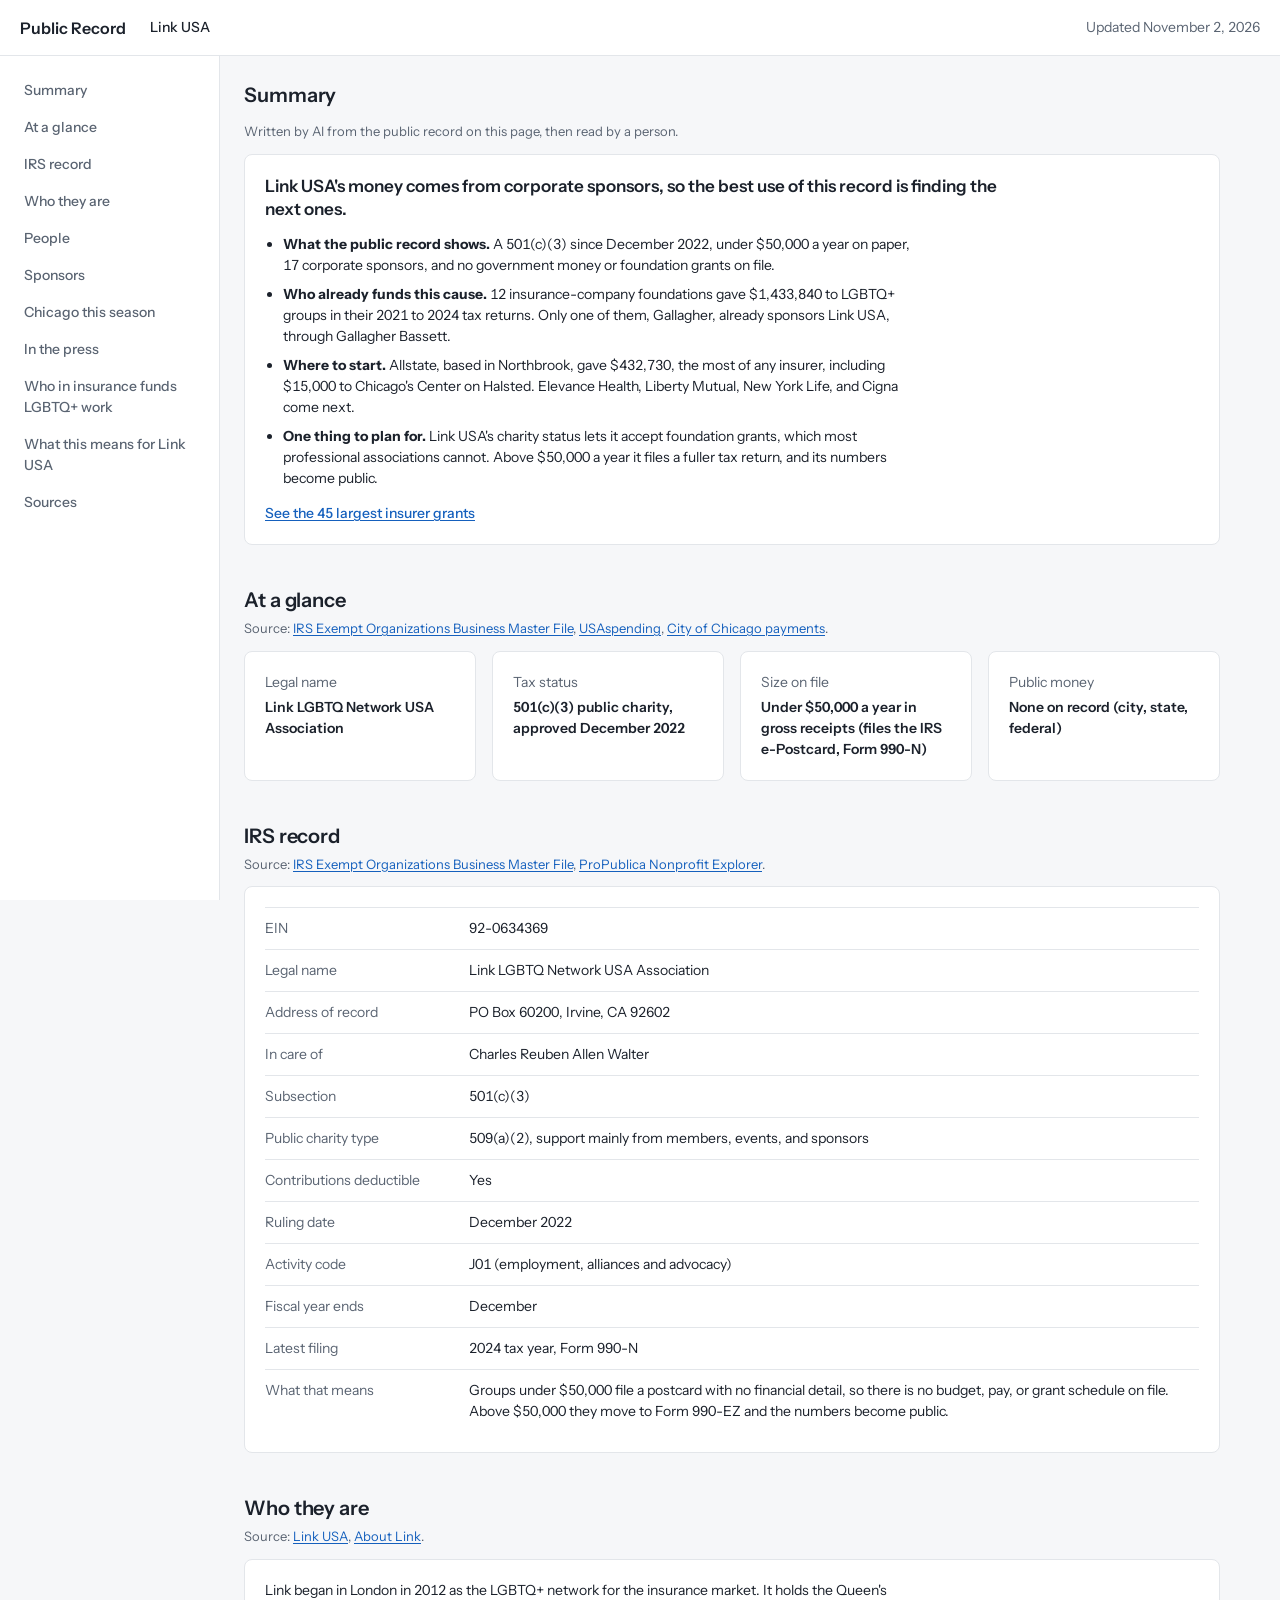
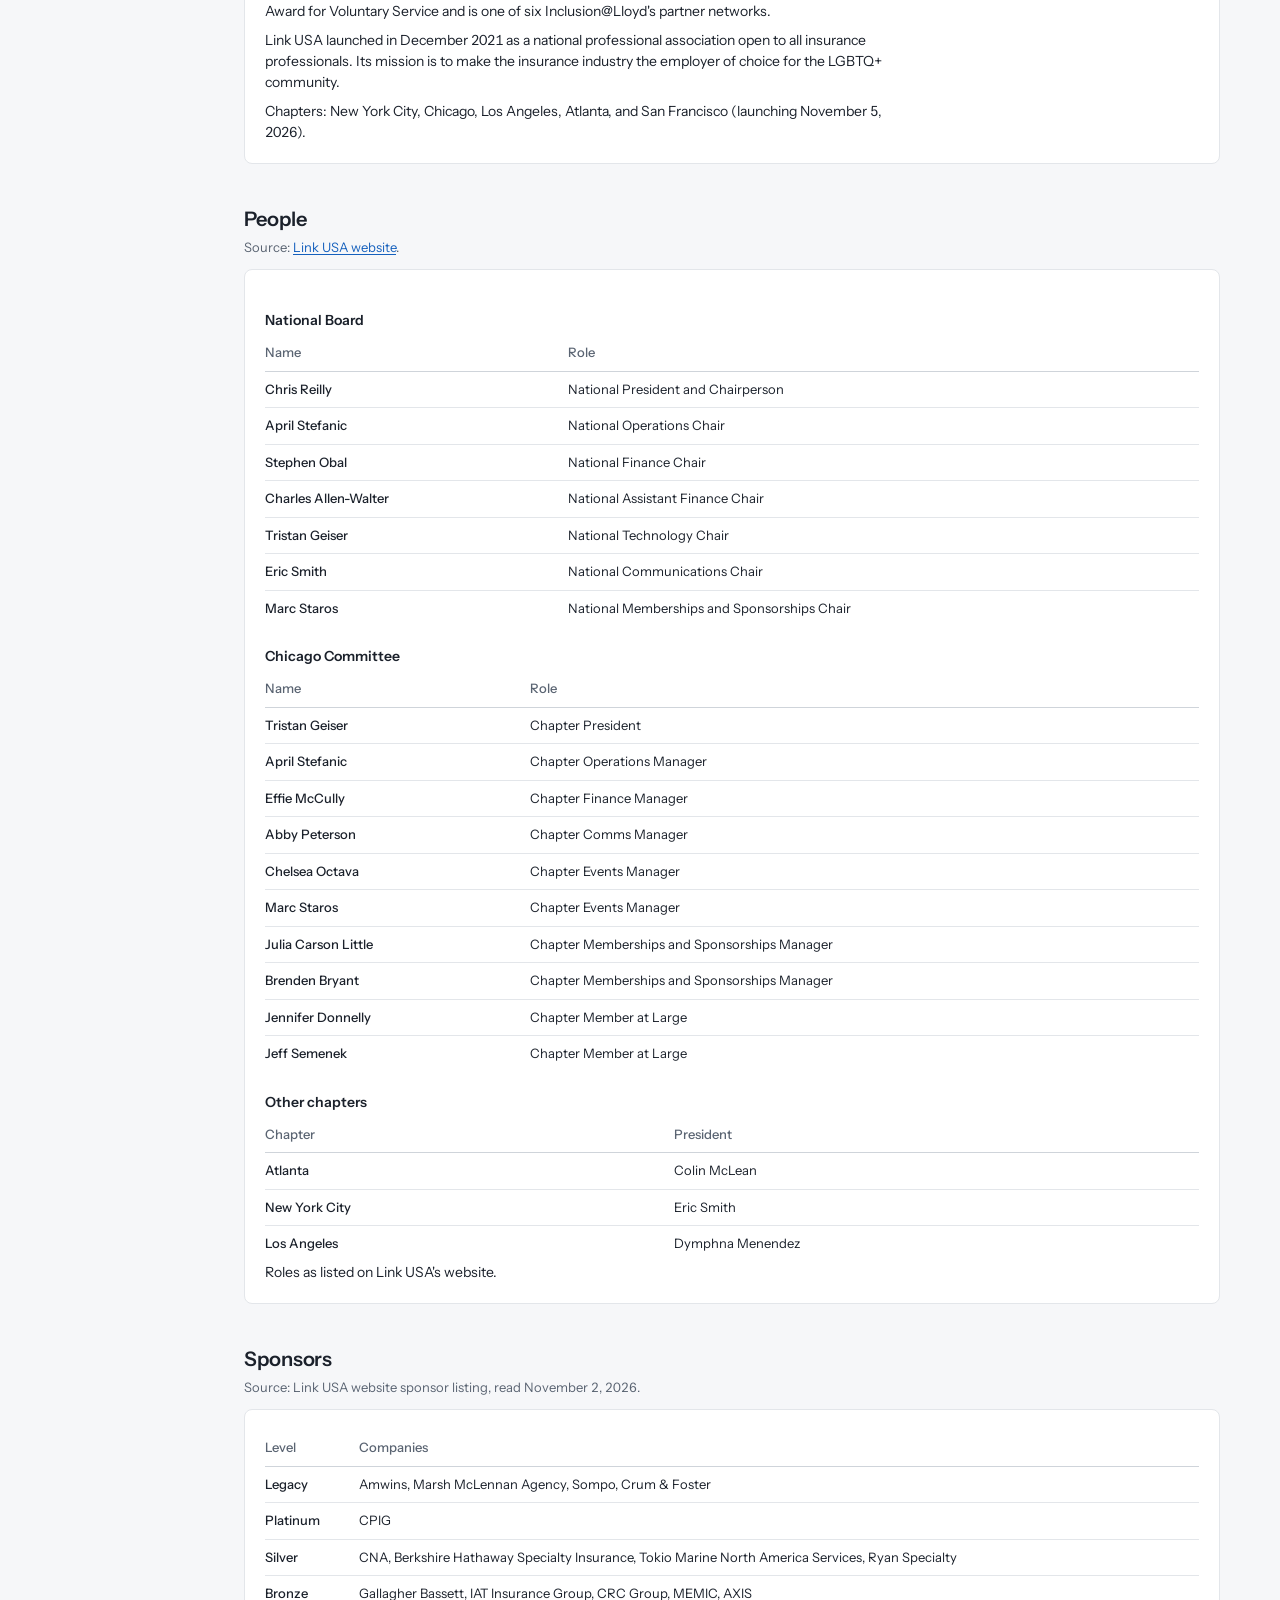
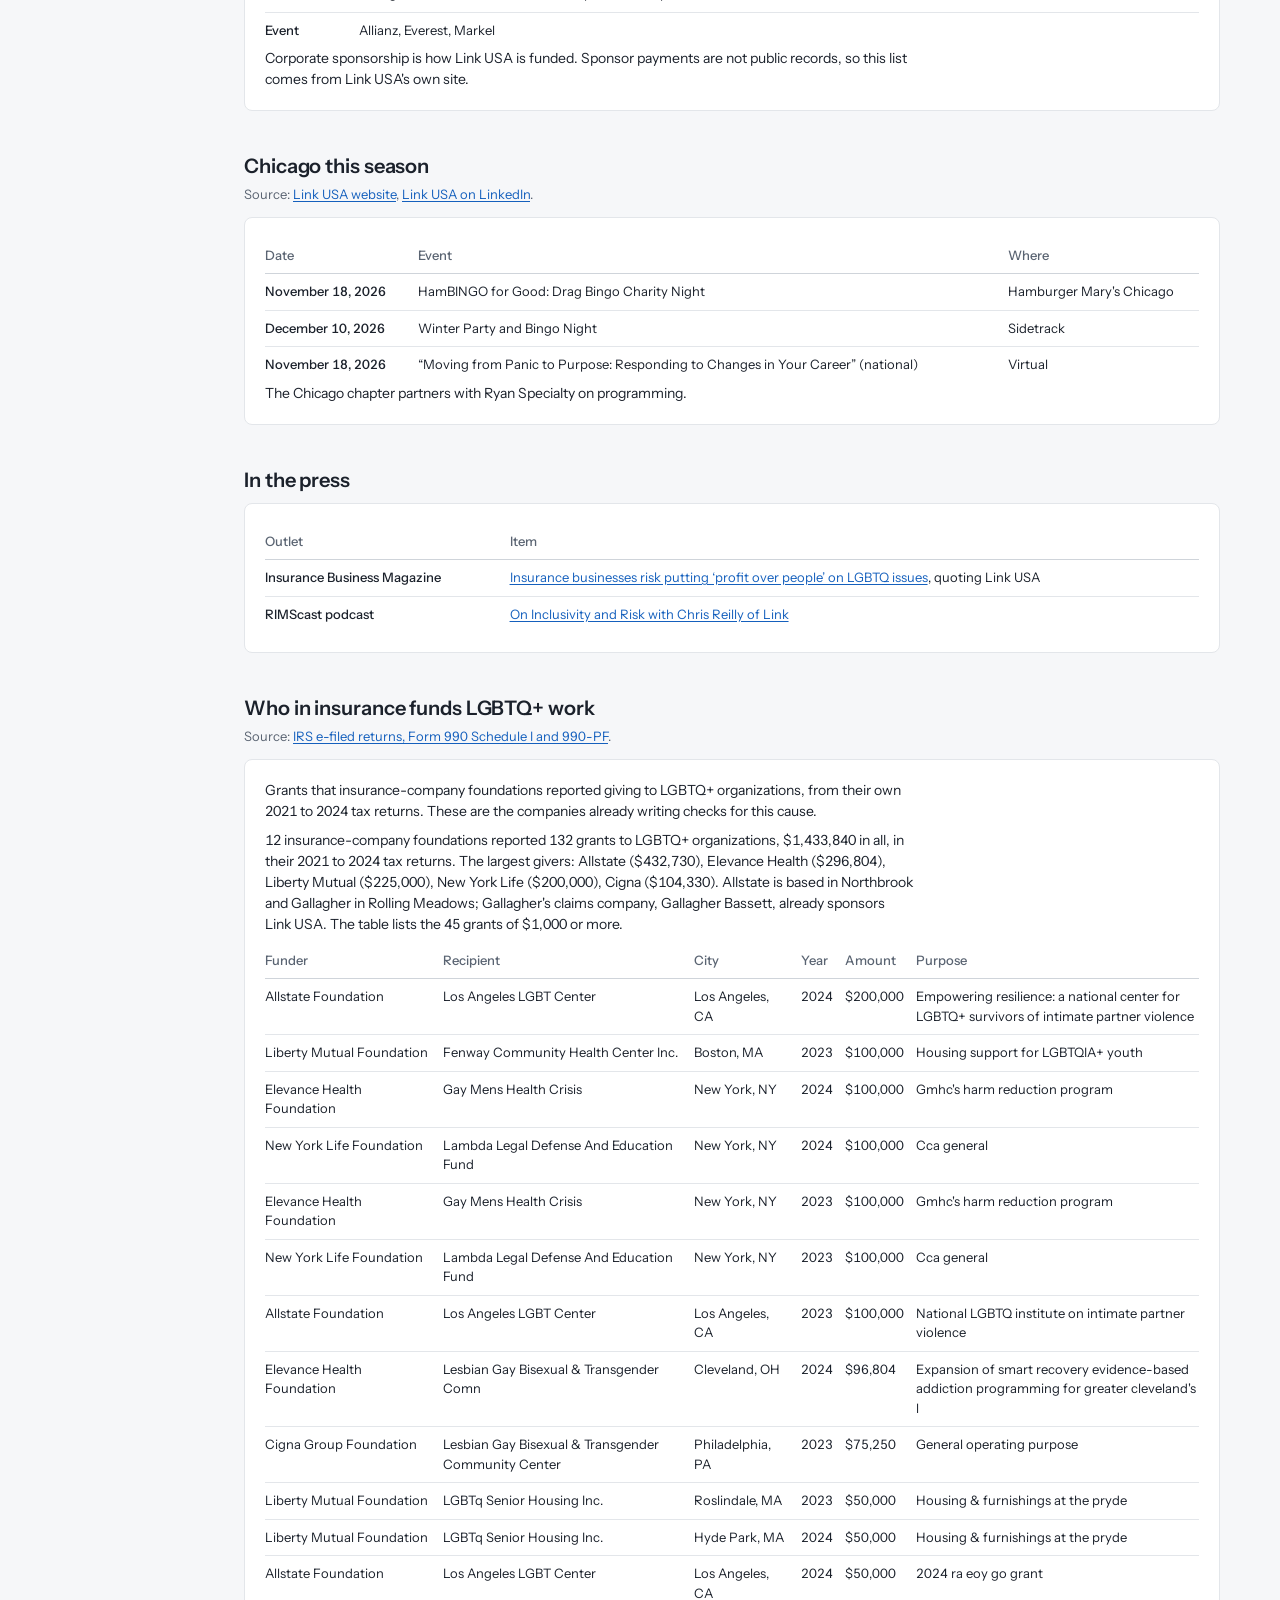
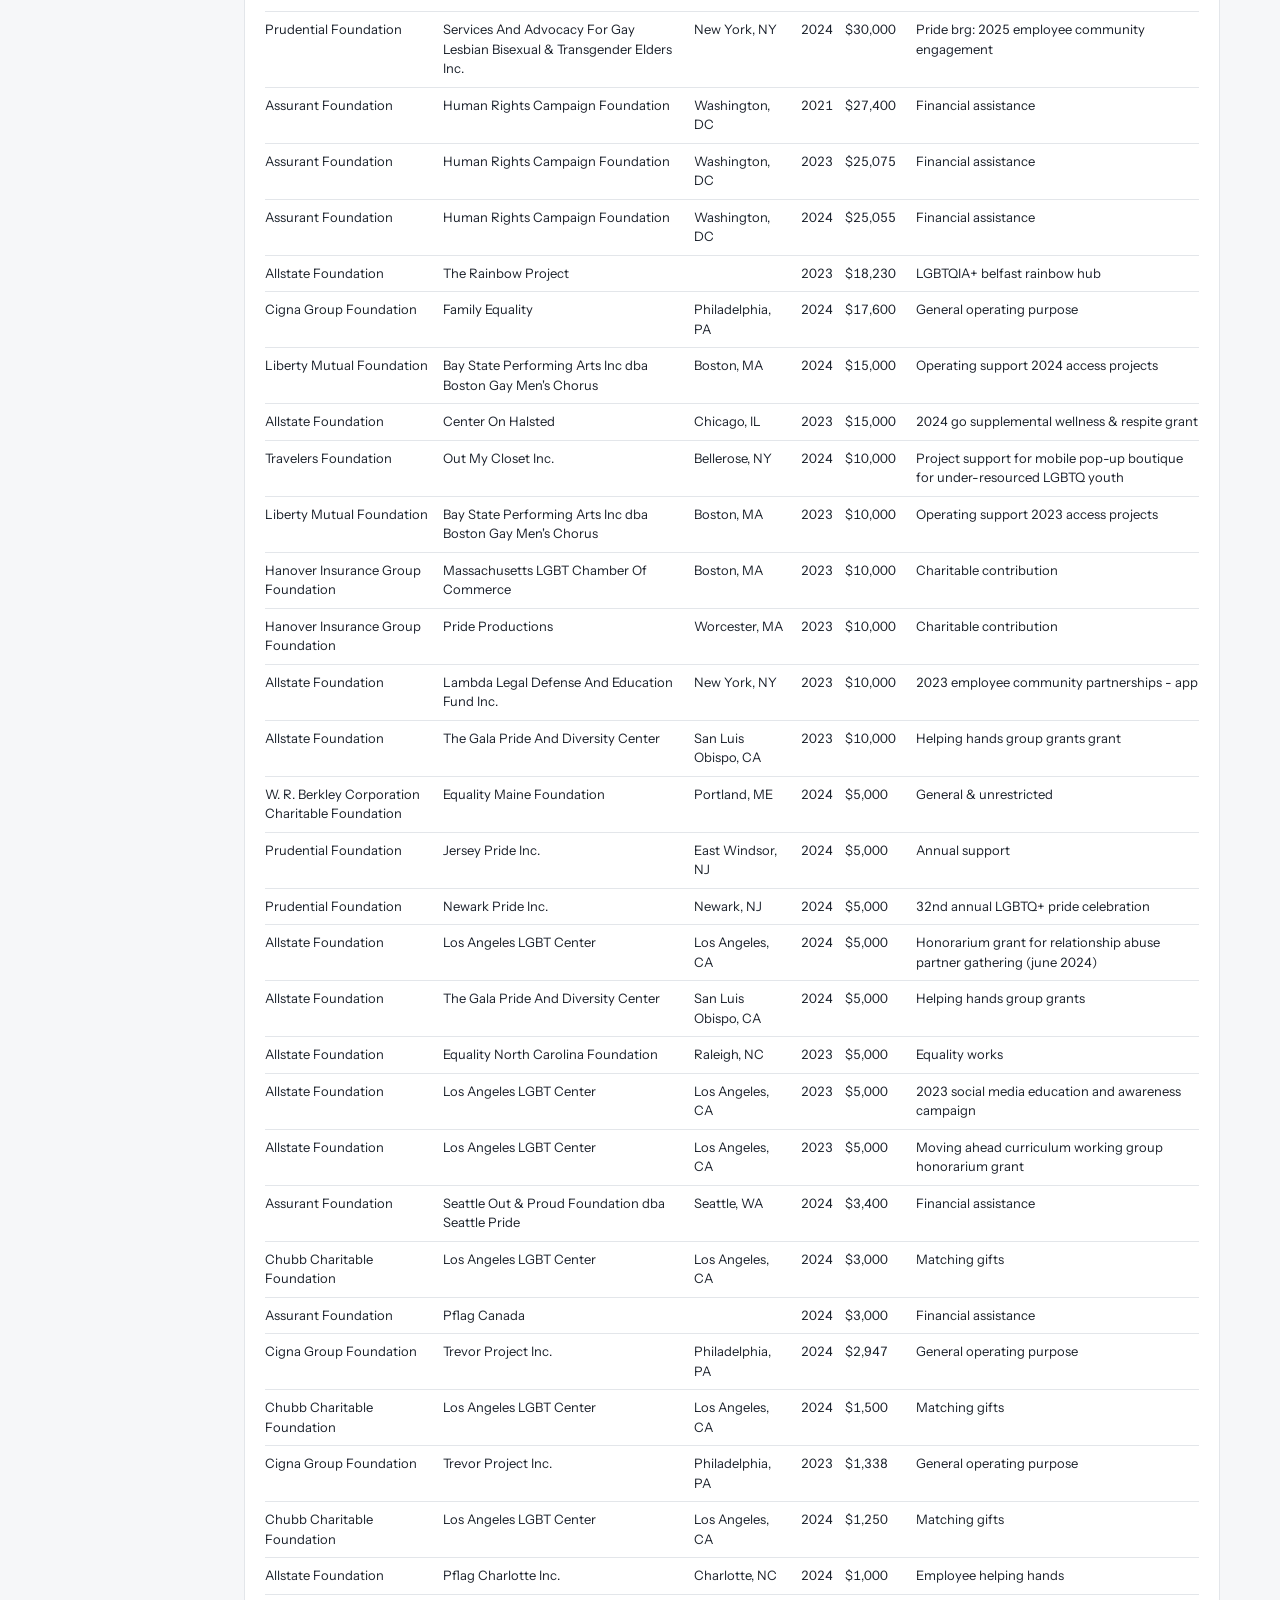
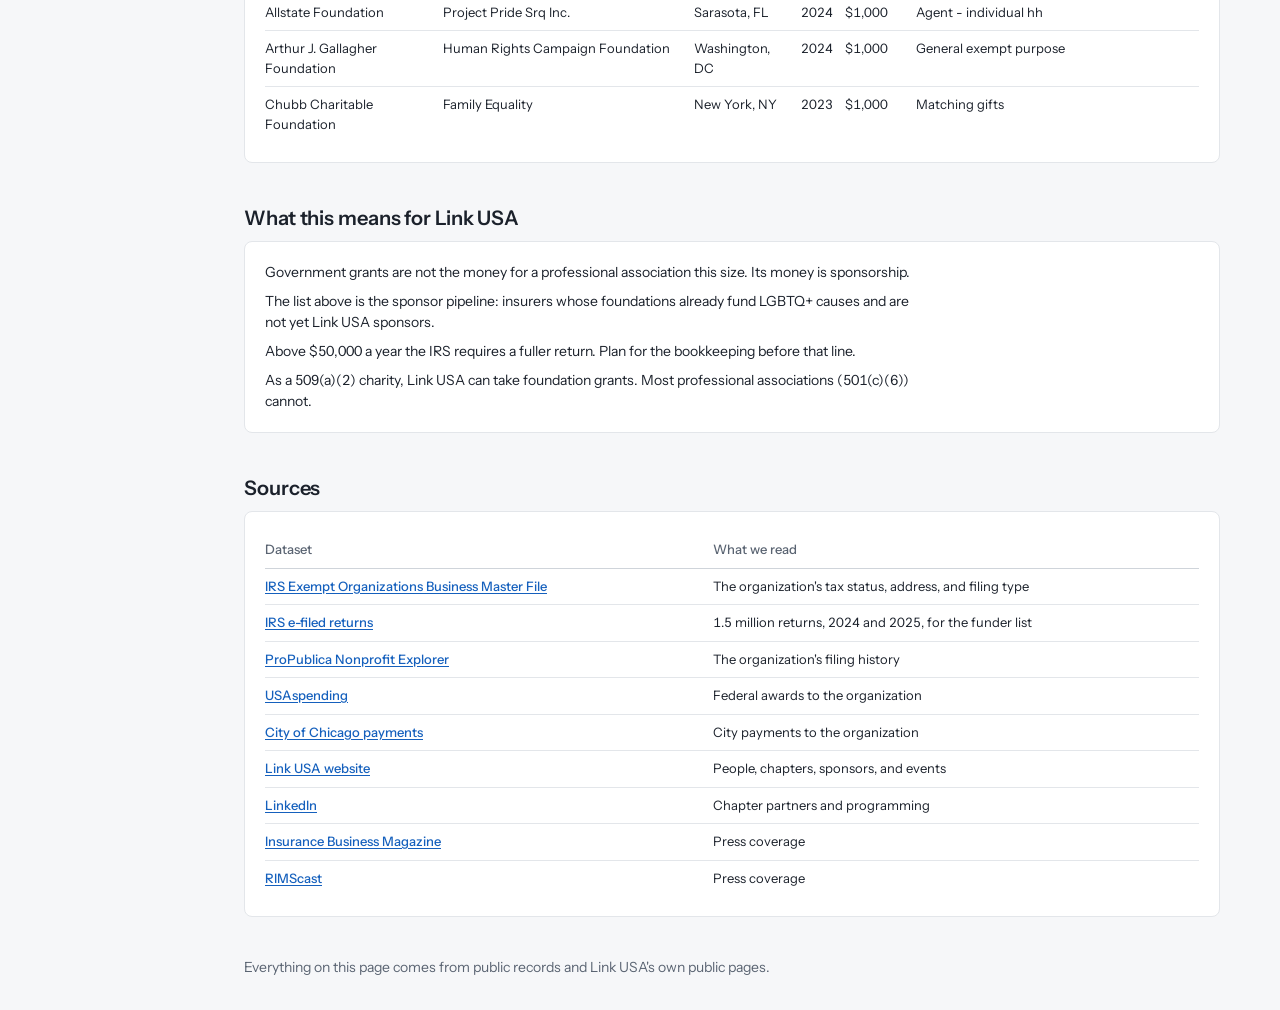
==== commit 1e3bf914: "Link USA page: summary at the top Co-Authored-By: Claude Opus 5.5 <noreply@anthropic.com>" ====
--- a/link-usa.html
+++ b/link-usa.html
@@ -41,6 +41,10 @@
   .topbar { gap: 12px; }
   .topbar .updated { display: block; font-size: 13px; }
 }
+
+  .summary-lead { font-size: 17px; font-weight: 600; line-height: 1.4; margin: 0 0 12px; max-width: 64ch; }
+  .summary-points { margin: 0; padding-left: 18px; display: grid; gap: 8px; max-width: 72ch; }
+  .summary-cta { margin: 14px 0 0; font-weight: 500; }
 </style>
 </head>
 <body class="portal">
@@ -52,10 +56,24 @@
 </header>
 
 <div class="page">
-  <nav class="toc" aria-label="Sections"><ol><li><a href="#glance">At a glance</a></li><li><a href="#irs">IRS record</a></li><li><a href="#who">Who they are</a></li><li><a href="#people">People</a></li><li><a href="#sponsors">Sponsors</a></li><li><a href="#chicago">Chicago this season</a></li><li><a href="#press">In the press</a></li><li><a href="#funders">Who in insurance funds LGBTQ+ work</a></li><li><a href="#means">What this means for Link USA</a></li><li><a href="#sources">Sources</a></li></ol></nav>
+  <nav class="toc" aria-label="Sections"><ol><li><a href="#summary">Summary</a></li><li><a href="#glance">At a glance</a></li><li><a href="#irs">IRS record</a></li><li><a href="#who">Who they are</a></li><li><a href="#people">People</a></li><li><a href="#sponsors">Sponsors</a></li><li><a href="#chicago">Chicago this season</a></li><li><a href="#press">In the press</a></li><li><a href="#funders">Who in insurance funds LGBTQ+ work</a></li><li><a href="#means">What this means for Link USA</a></li><li><a href="#sources">Sources</a></li></ol></nav>
   <main id="main">
+    <section id="summary" aria-labelledby="summary-h">
+      <h1 id="summary-h">Summary</h1>
+      <p class="source">Written by AI from the public record on this page, then read by a person.</p>
+      <div class="panel summary-box">
+        <p class="summary-lead">Link USA's money comes from corporate sponsors, so the best use of this record is finding the next ones.</p>
+        <ul class="summary-points">
+          <li><strong>What the public record shows.</strong> A 501(c)(3) since December 2022, under $50,000 a year on paper, 17 corporate sponsors, and no government money or foundation grants on file.</li>
+          <li><strong>Who already funds this cause.</strong> 12 insurance-company foundations gave $1,433,840 to LGBTQ+ groups in their 2021 to 2024 tax returns. Only one of them, Gallagher, already sponsors Link USA, through Gallagher Bassett.</li>
+          <li><strong>Where to start.</strong> Allstate, based in Northbrook, gave $432,730, the most of any insurer, including $15,000 to Chicago's Center on Halsted. Elevance Health, Liberty Mutual, New York Life, and Cigna come next.</li>
+          <li><strong>One thing to plan for.</strong> Link USA's charity status lets it accept foundation grants, which most professional associations cannot. Above $50,000 a year it files a fuller tax return, and its numbers become public.</li>
+        </ul>
+        <p class="summary-cta"><a href="#funders">See the 45 largest insurer grants</a></p>
+      </div>
+    </section>
     <section id="glance" aria-labelledby="glance-h">
-      <h1 id="glance-h">At a glance</h1>
+      <h2 id="glance-h">At a glance</h2>
       <p class="source">Source: <a href="https://www.irs.gov/charities-non-profits/exempt-organizations-business-master-file-extract-eo-bmf">IRS Exempt Organizations Business Master File</a>, <a href="https://www.usaspending.gov/search/">USAspending</a>, <a href="https://data.cityofchicago.org/Administration-Finance/Payments/s4vu-giwb">City of Chicago payments</a>.</p>
       <div class="glances"><div class="panel glance"><p class="label">Legal name</p><p class="value">Link LGBTQ Network USA Association</p></div><div class="panel glance"><p class="label">Tax status</p><p class="value">501(c)(3) public charity, approved December 2022</p></div><div class="panel glance"><p class="label">Size on file</p><p class="value">Under $50,000 a year in gross receipts (files the IRS e-Postcard, Form 990-N)</p></div><div class="panel glance"><p class="label">Public money</p><p class="value">None on record (city, state, federal)</p></div></div>
     </section>
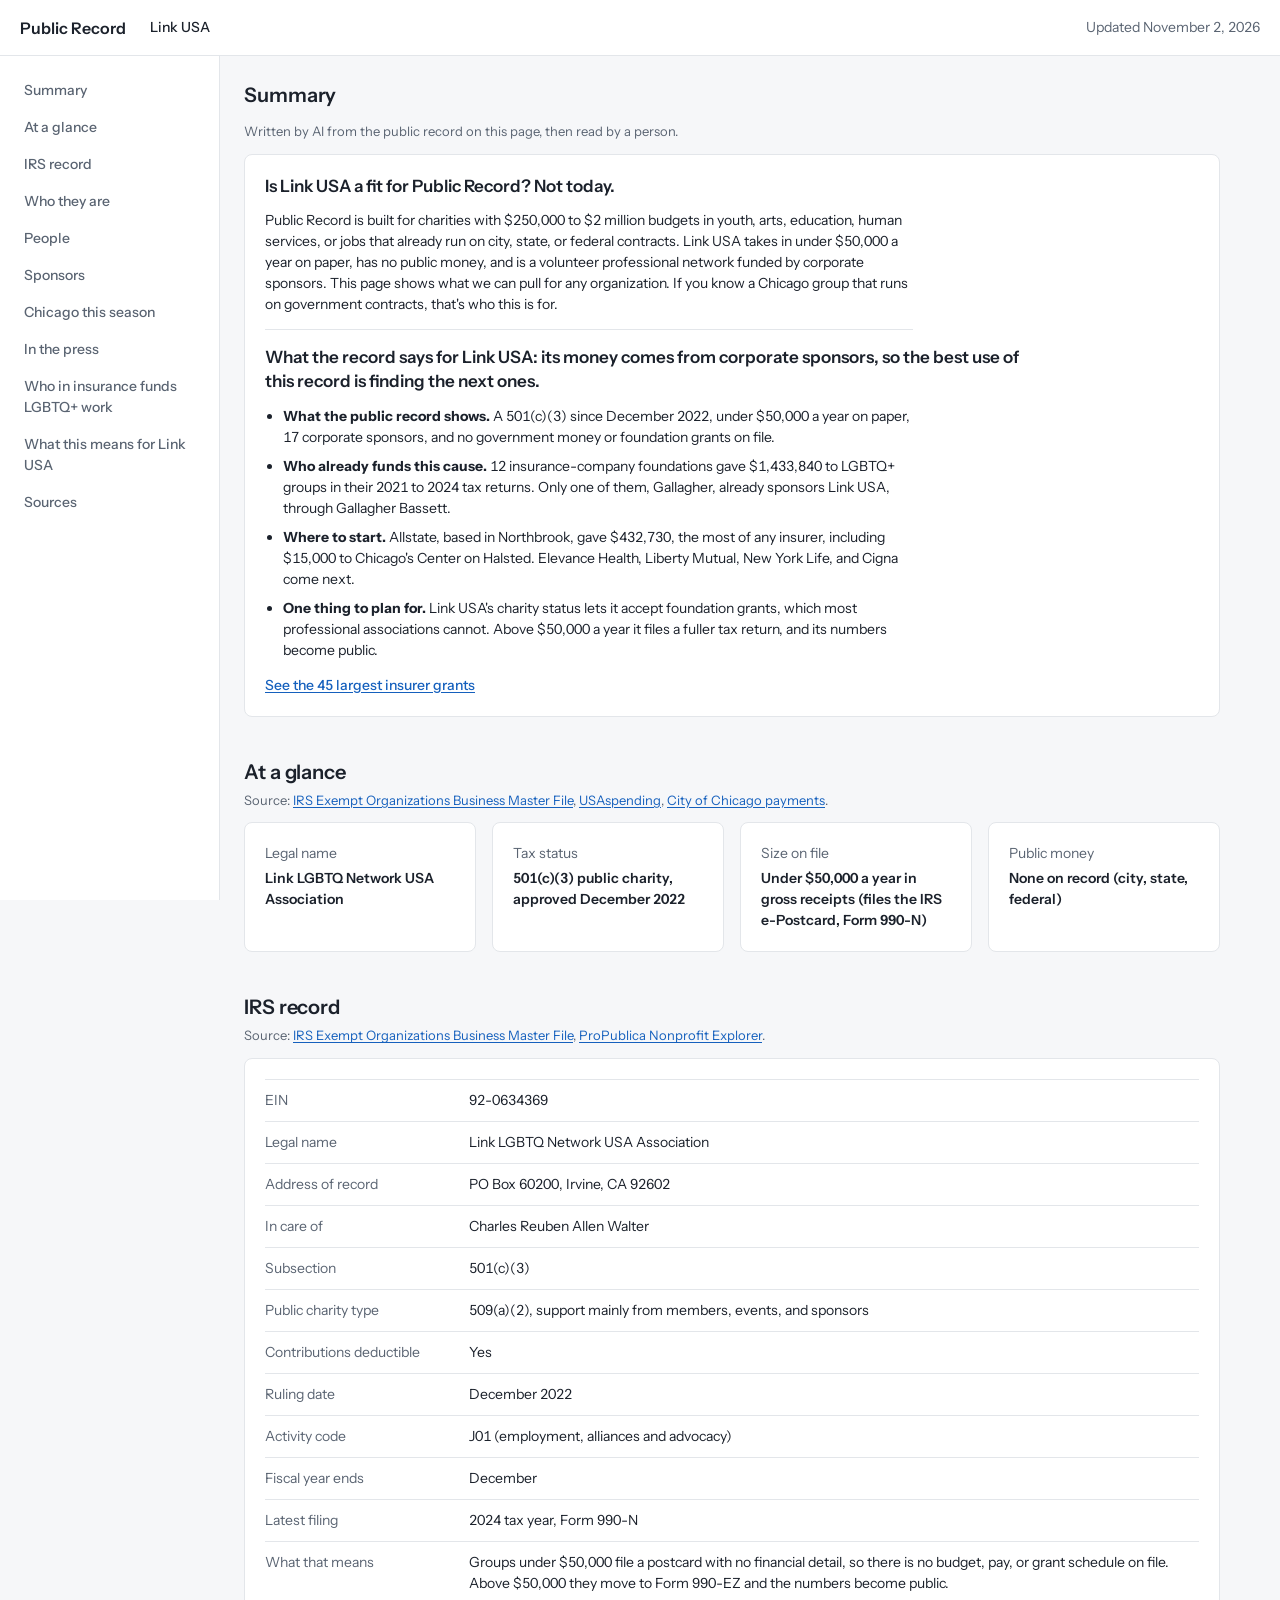
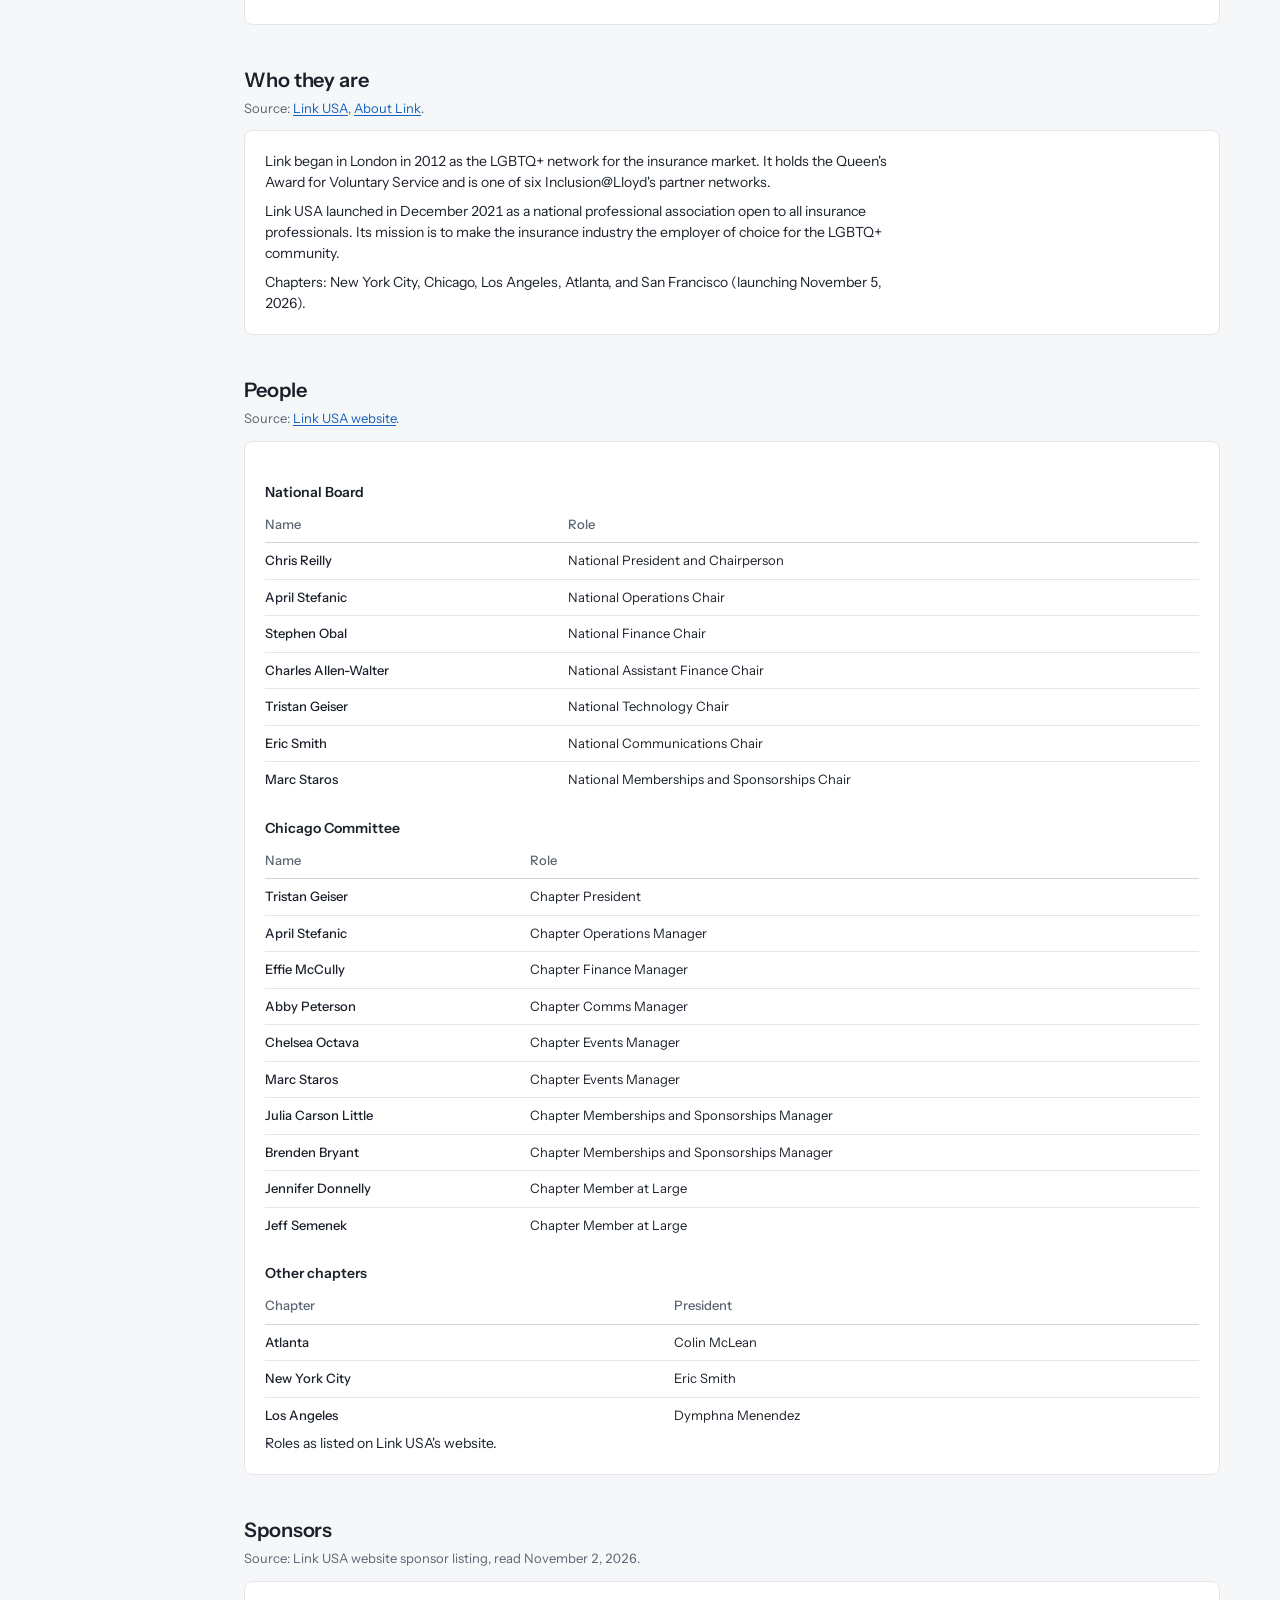
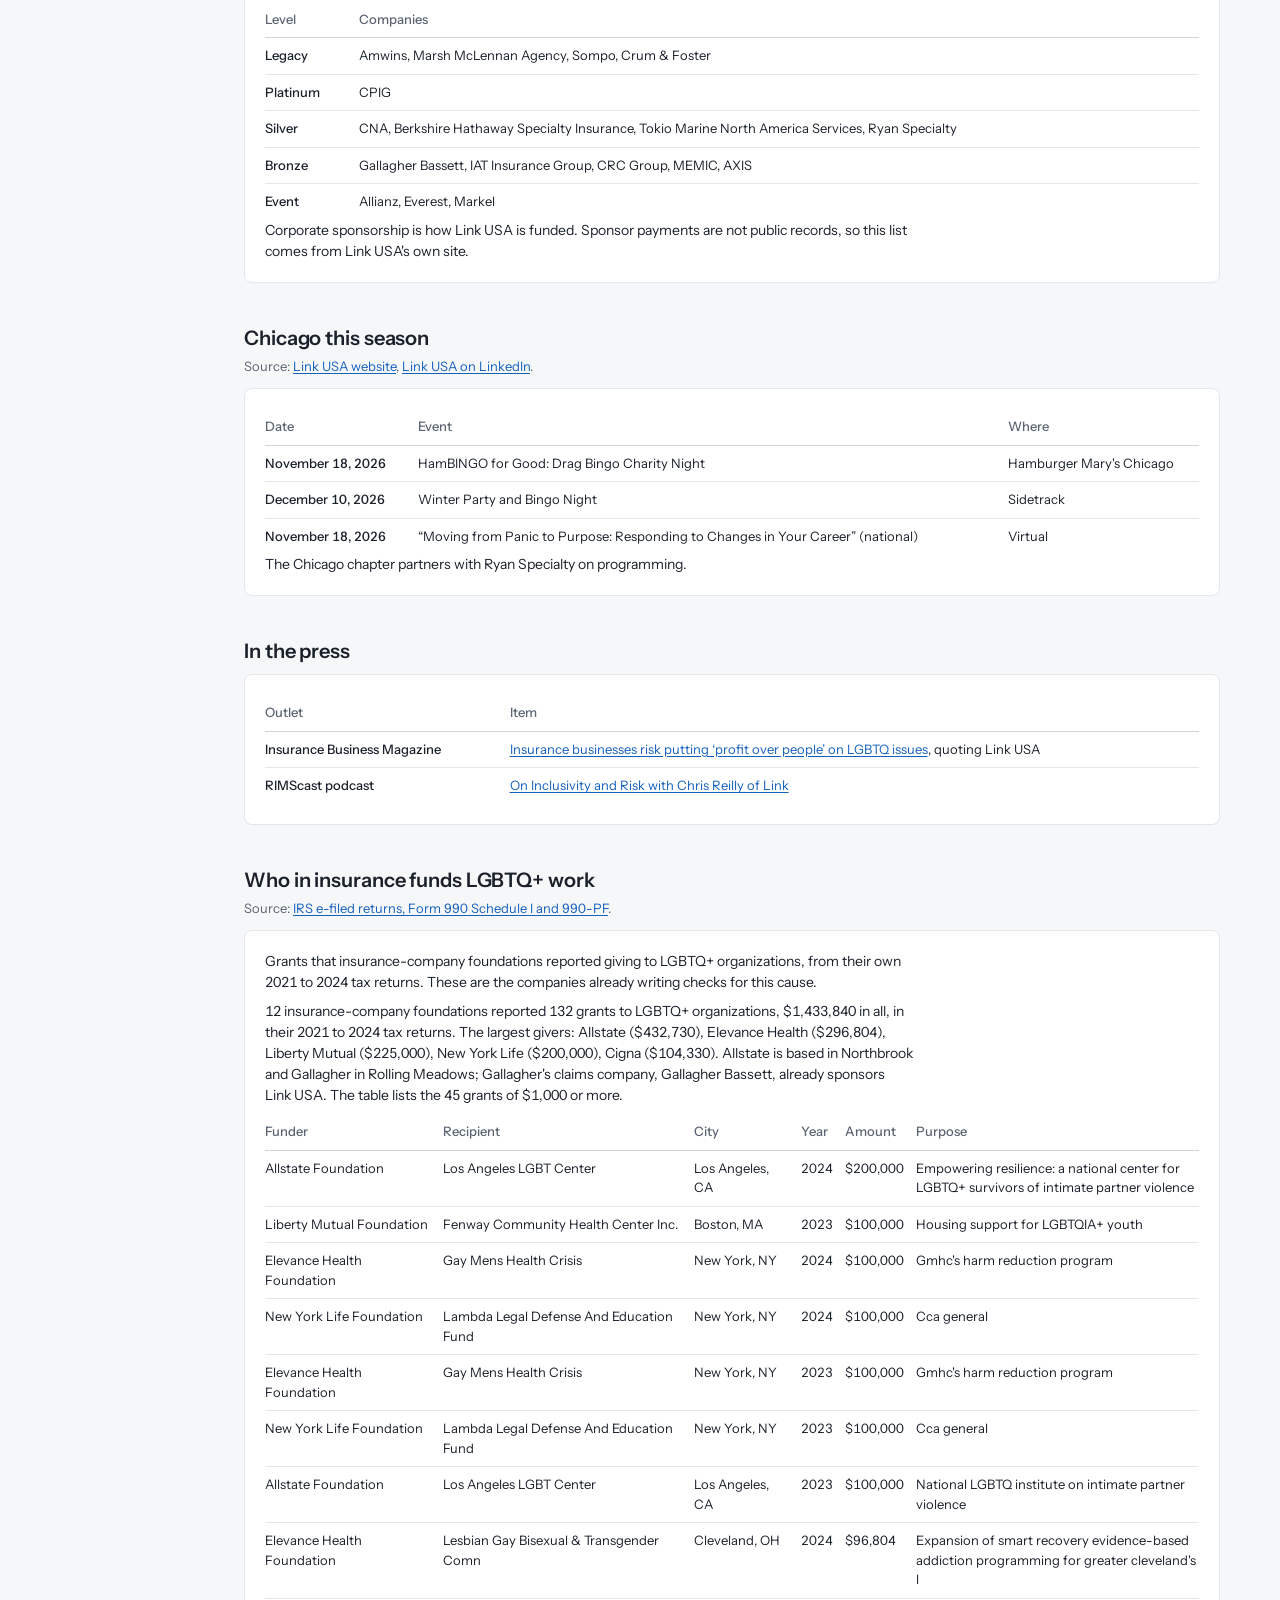
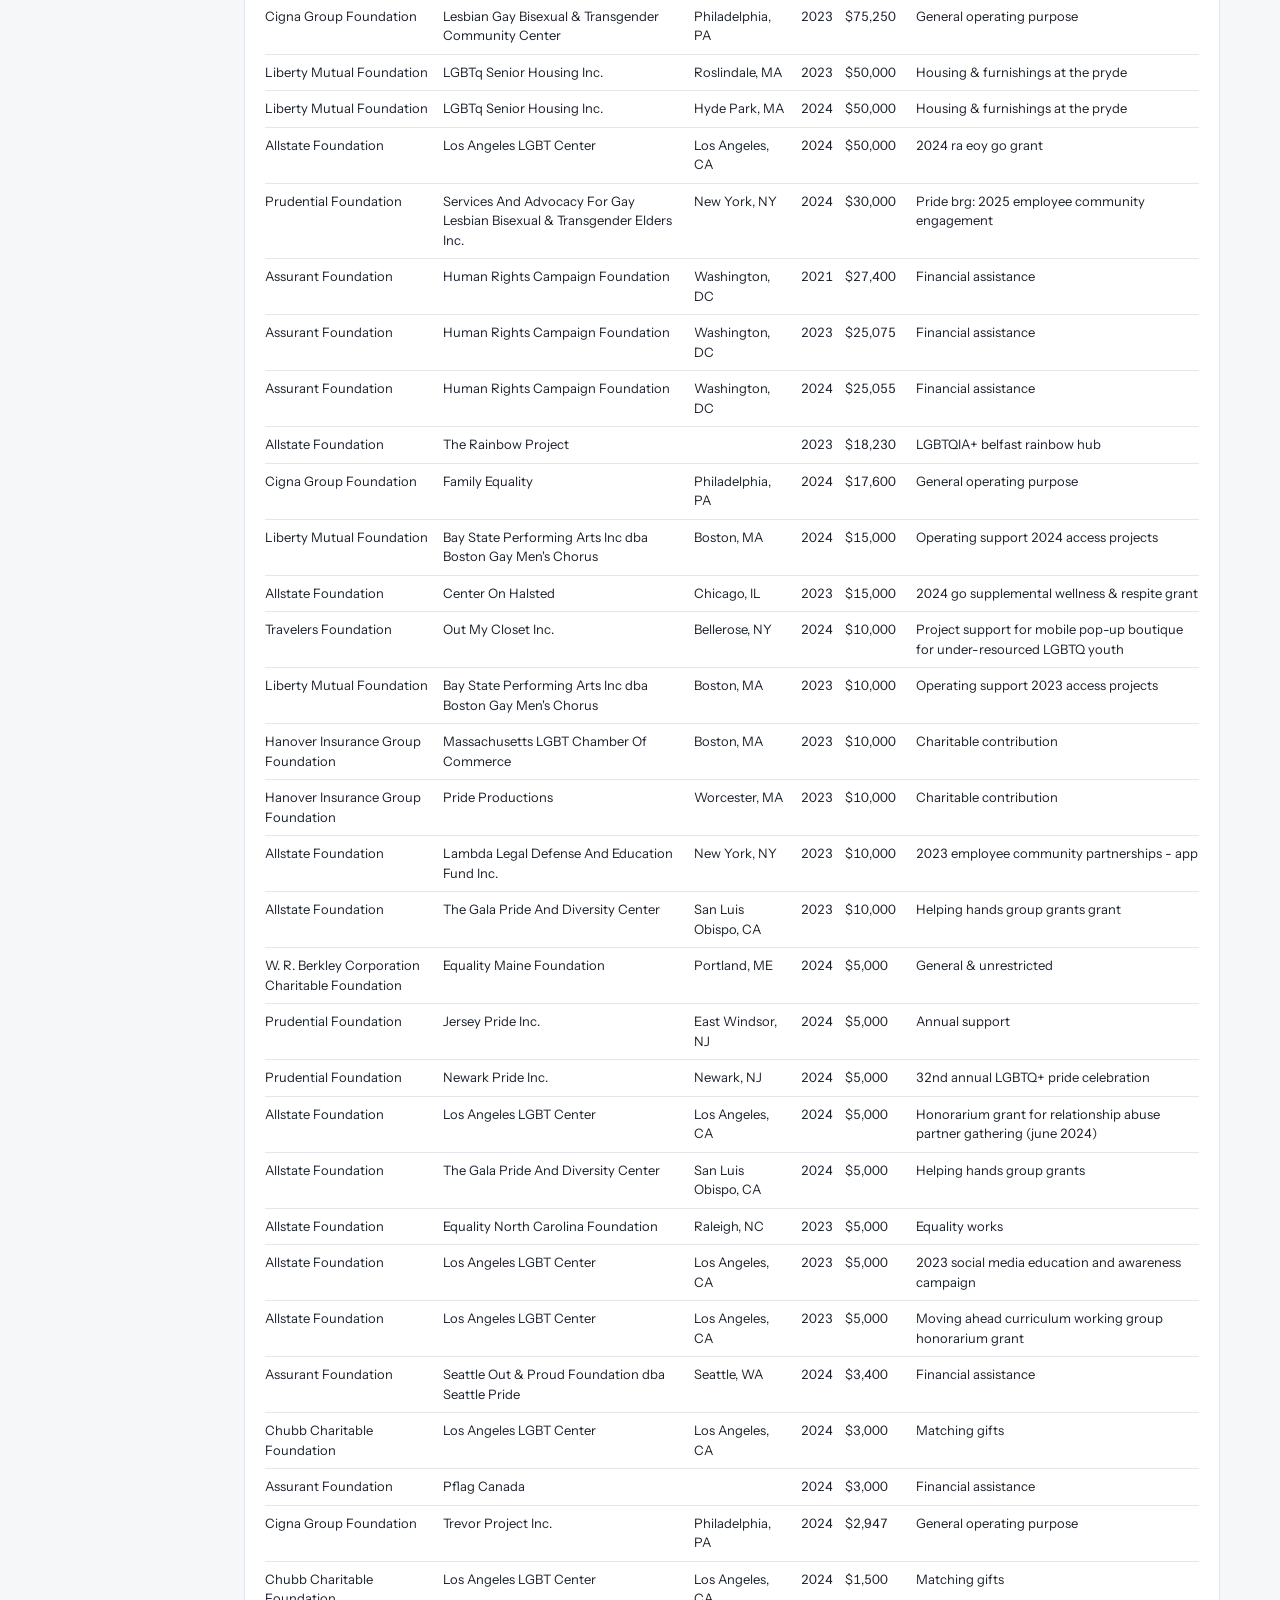
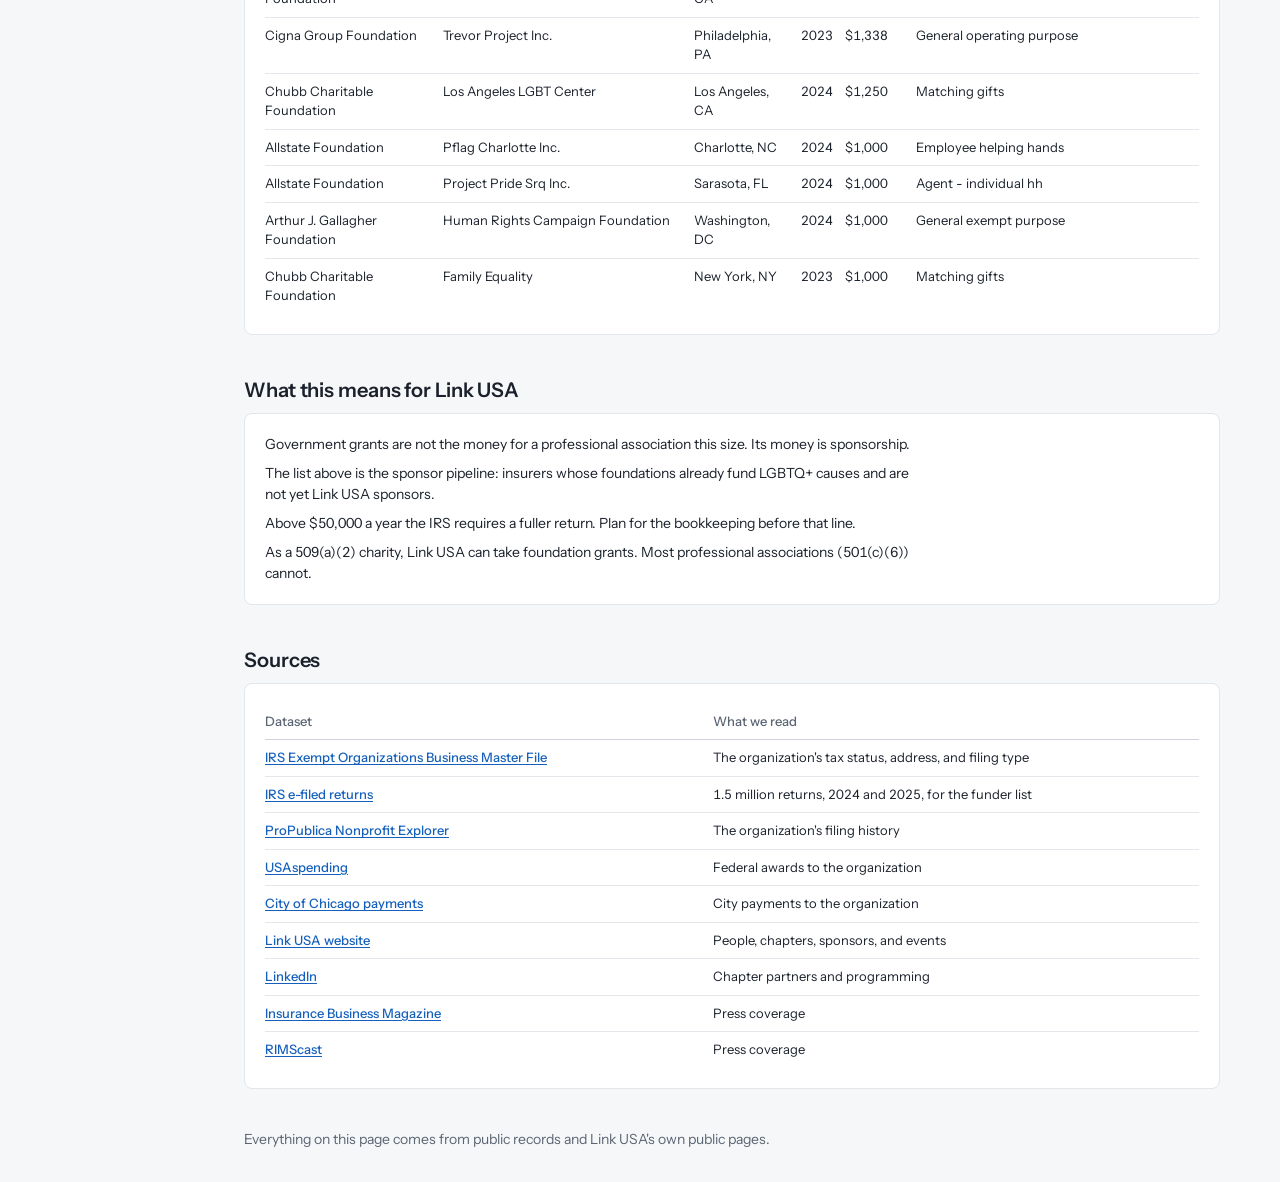
==== commit 33f832bb: "Link USA page: fit verdict Co-Authored-By: Claude Opus 5.5 <noreply@anthropic.com>" ====
--- a/link-usa.html
+++ b/link-usa.html
@@ -44,6 +44,7 @@
 
   .summary-lead { font-size: 17px; font-weight: 600; line-height: 1.4; margin: 0 0 12px; max-width: 64ch; }
   .summary-points { margin: 0; padding-left: 18px; display: grid; gap: 8px; max-width: 72ch; }
+  .summary-fit { margin: 0 0 16px; max-width: 72ch; padding-bottom: 14px; border-bottom: 1px solid var(--border); }
   .summary-cta { margin: 14px 0 0; font-weight: 500; }
 </style>
 </head>
@@ -62,7 +63,9 @@
       <h1 id="summary-h">Summary</h1>
       <p class="source">Written by AI from the public record on this page, then read by a person.</p>
       <div class="panel summary-box">
-        <p class="summary-lead">Link USA's money comes from corporate sponsors, so the best use of this record is finding the next ones.</p>
+        <p class="summary-lead">Is Link USA a fit for Public Record? Not today.</p>
+        <p class="summary-fit">Public Record is built for charities with $250,000 to $2 million budgets in youth, arts, education, human services, or jobs that already run on city, state, or federal contracts. Link USA takes in under $50,000 a year on paper, has no public money, and is a volunteer professional network funded by corporate sponsors. This page shows what we can pull for any organization. If you know a Chicago group that runs on government contracts, that's who this is for.</p>
+        <p class="summary-lead">What the record says for Link USA: its money comes from corporate sponsors, so the best use of this record is finding the next ones.</p>
         <ul class="summary-points">
           <li><strong>What the public record shows.</strong> A 501(c)(3) since December 2022, under $50,000 a year on paper, 17 corporate sponsors, and no government money or foundation grants on file.</li>
           <li><strong>Who already funds this cause.</strong> 12 insurance-company foundations gave $1,433,840 to LGBTQ+ groups in their 2021 to 2024 tax returns. Only one of them, Gallagher, already sponsors Link USA, through Gallagher Bassett.</li>
